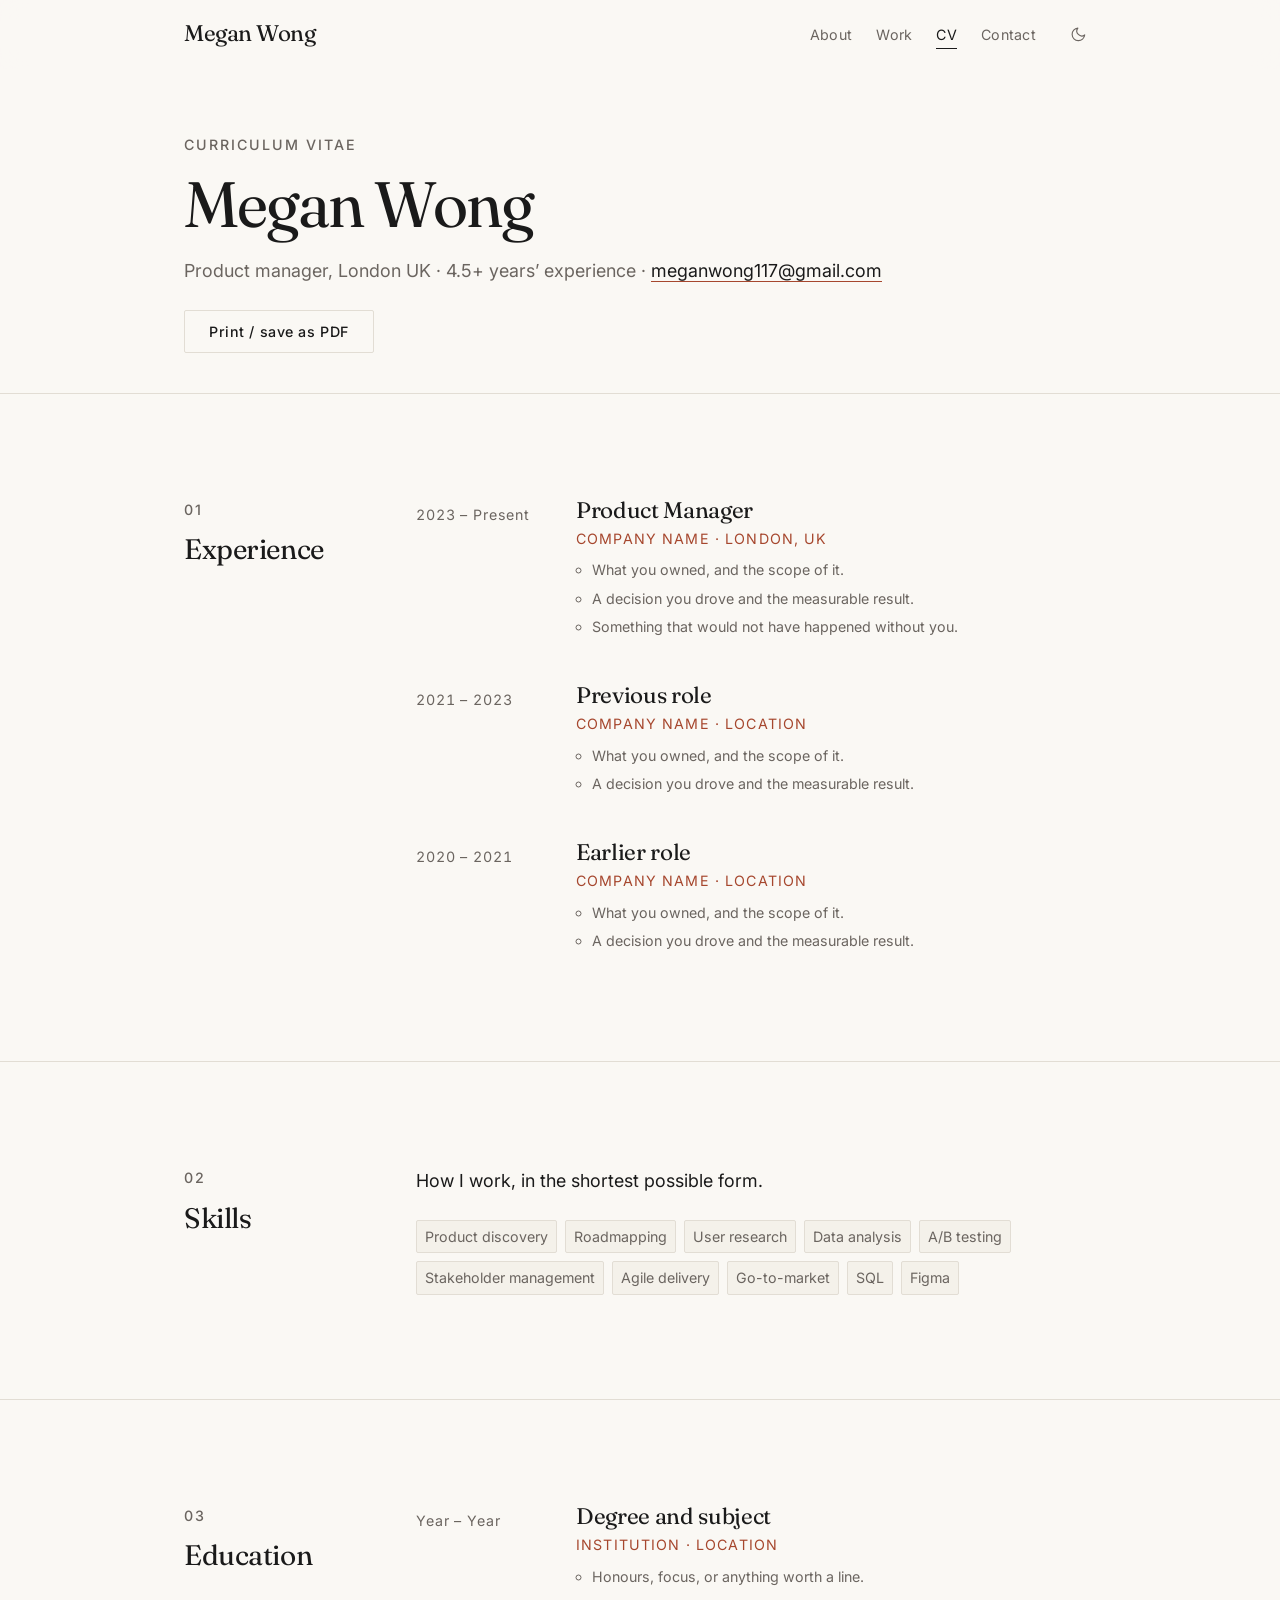
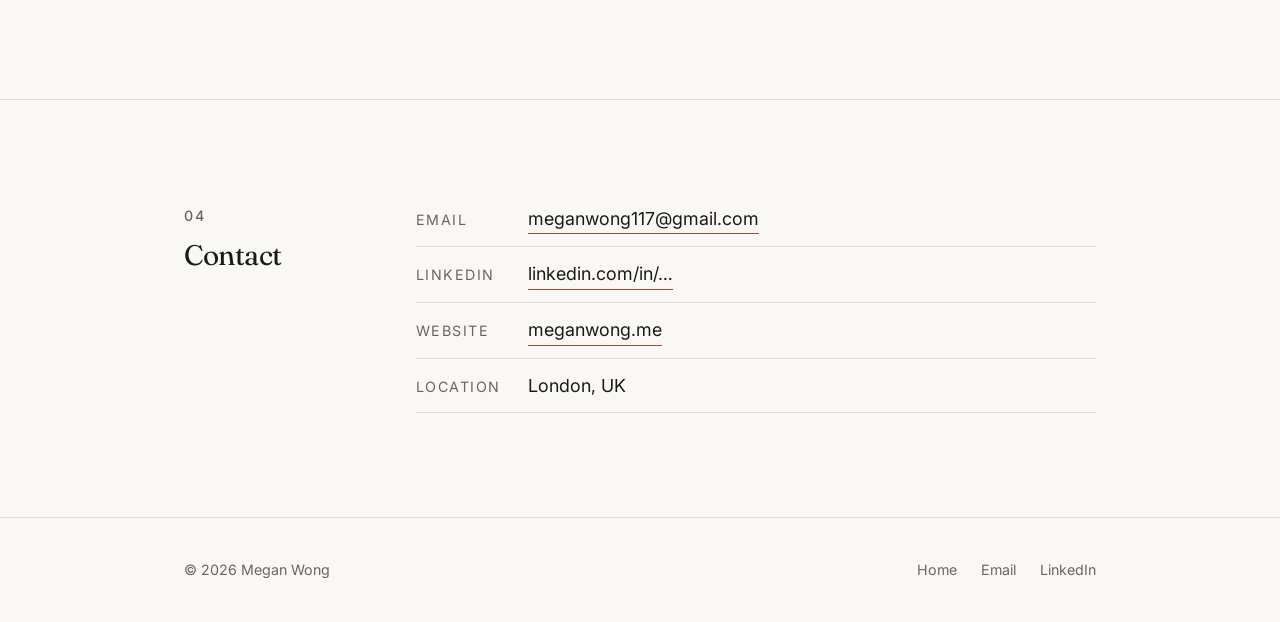
==== cv/index.html @ 3a2e842f "Build site layout and theme, plus GitHub Pages deployment Static HTML and CSS with no build step: th" ====
<!DOCTYPE html>
<html lang="en-GB">
  <head>
    <meta charset="utf-8" />
    <meta name="viewport" content="width=device-width, initial-scale=1" />

    <title>CV — Megan Wong</title>
    <meta
      name="description"
      content="The professional experience of Megan Wong, product manager based in London, UK."
    />
    <link rel="canonical" href="https://meganwong.me/cv/" />

    <meta property="og:type" content="profile" />
    <meta property="og:site_name" content="Megan Wong" />
    <meta property="og:title" content="CV — Megan Wong" />
    <meta
      property="og:description"
      content="The professional experience of Megan Wong, product manager based in London, UK."
    />
    <meta property="og:url" content="https://meganwong.me/cv/" />
    <meta property="og:locale" content="en_GB" />
    <meta name="twitter:card" content="summary" />
    <meta name="twitter:title" content="CV — Megan Wong" />
    <meta
      name="twitter:description"
      content="The professional experience of Megan Wong, product manager based in London, UK."
    />

    <meta name="theme-color" content="#faf8f4" media="(prefers-color-scheme: light)" />
    <meta name="theme-color" content="#16150f" media="(prefers-color-scheme: dark)" />

    <link rel="icon" href="/assets/img/favicon.svg" type="image/svg+xml" />
    <link rel="apple-touch-icon" href="/assets/img/favicon.svg" />

    <link rel="preconnect" href="https://fonts.googleapis.com" />
    <link rel="preconnect" href="https://fonts.gstatic.com" crossorigin />
    <link
      href="https://fonts.googleapis.com/css2?family=Fraunces:ital,opsz,wght@0,9..144,300..600;1,9..144,300..500&family=Inter:wght@400;500&display=swap"
      rel="stylesheet"
    />

    <link rel="stylesheet" href="/assets/css/style.css" />

    <script>
      (function () {
        document.documentElement.classList.add("js");
        try {
          var stored = localStorage.getItem("theme");
          if (stored === "dark" || stored === "light") {
            document.documentElement.setAttribute("data-theme", stored);
          }
        } catch (e) {}
      })();
    </script>
  </head>

  <body>
    <a class="skip-link" href="#main">Skip to content</a>

    <header class="site-header" data-header>
      <div class="wrap site-header__inner">
        <a class="wordmark" href="/">Megan Wong</a>

        <nav class="nav" aria-label="Primary">
          <ul class="nav__list" data-nav-list>
            <li><a class="nav__link" href="/#about">About</a></li>
            <li><a class="nav__link" href="/#work">Work</a></li>
            <li><a class="nav__link" href="/cv/" aria-current="true">CV</a></li>
            <li><a class="nav__link" href="/#contact">Contact</a></li>
          </ul>
        </nav>

        <div class="site-header__actions">
          <button
            class="theme-toggle"
            type="button"
            data-theme-toggle
            aria-label="Switch between light and dark theme"
          >
            <svg class="icon-moon" viewBox="0 0 24 24" fill="none" stroke="currentColor" stroke-width="1.6" stroke-linecap="round" stroke-linejoin="round" aria-hidden="true">
              <path d="M21 12.79A9 9 0 1 1 11.21 3 7 7 0 0 0 21 12.79z" />
            </svg>
            <svg class="icon-sun" viewBox="0 0 24 24" fill="none" stroke="currentColor" stroke-width="1.6" stroke-linecap="round" stroke-linejoin="round" aria-hidden="true">
              <circle cx="12" cy="12" r="4" />
              <path d="M12 2v2M12 20v2M4.93 4.93l1.41 1.41M17.66 17.66l1.41 1.41M2 12h2M20 12h2M6.34 17.66l-1.41 1.41M19.07 4.93l-1.41 1.41" />
            </svg>
          </button>

          <button
            class="nav__toggle"
            type="button"
            data-nav-toggle
            aria-expanded="false"
            aria-label="Menu"
          >
            <svg class="icon-open" viewBox="0 0 24 24" fill="none" stroke="currentColor" stroke-width="1.6" stroke-linecap="round" aria-hidden="true">
              <path d="M4 7h16M4 12h16M4 17h16" />
            </svg>
            <svg class="icon-close" viewBox="0 0 24 24" fill="none" stroke="currentColor" stroke-width="1.6" stroke-linecap="round" aria-hidden="true">
              <path d="M6 6l12 12M18 6L6 18" />
            </svg>
          </button>
        </div>
      </div>
    </header>

    <main id="main">
      <!-- =========================== Page head ========================== -->
      <section class="page-header">
        <div class="wrap">
          <span class="eyebrow">Curriculum vitae</span>
          <h1 class="page-header__title">Megan Wong</h1>
          <p class="page-header__sub">
            Product manager, London UK &middot; 4.5+ years&rsquo; experience &middot;
            <a class="link" href="mailto:meganwong117@gmail.com">meganwong117@gmail.com</a>
          </p>

          <div class="button-row no-print">
            <!-- TODO: uncomment once assets/megan-wong-cv.pdf exists
            <a class="button" href="/assets/megan-wong-cv.pdf" download>Download PDF</a>
            -->
            <button class="button button--ghost" type="button" data-print>
              Print / save as PDF
            </button>
          </div>
        </div>
      </section>

      <!-- ========================== Experience ========================== -->
      <section class="section" id="experience" data-reveal>
        <div class="wrap section__grid">
          <div class="section__head">
            <span class="eyebrow">01</span>
            <h2 class="section__title">Experience</h2>
          </div>

          <div>
            <!-- TODO: replace with real roles.
                 Copy one <li class="role"> block per position, newest first.
                 Keep 2-4 bullets each; lead with the outcome, not the task. -->
            <ol class="roles">
              <li class="role">
                <div class="role__dates">2023 &ndash; Present</div>
                <div>
                  <h3 class="role__title">Product Manager</h3>
                  <span class="role__org">Company name &middot; London, UK</span>
                  <ul class="role__points">
                    <li>What you owned, and the scope of it.</li>
                    <li>A decision you drove and the measurable result.</li>
                    <li>Something that would not have happened without you.</li>
                  </ul>
                </div>
              </li>

              <li class="role">
                <div class="role__dates">2021 &ndash; 2023</div>
                <div>
                  <h3 class="role__title">Previous role</h3>
                  <span class="role__org">Company name &middot; Location</span>
                  <ul class="role__points">
                    <li>What you owned, and the scope of it.</li>
                    <li>A decision you drove and the measurable result.</li>
                  </ul>
                </div>
              </li>

              <li class="role">
                <div class="role__dates">2020 &ndash; 2021</div>
                <div>
                  <h3 class="role__title">Earlier role</h3>
                  <span class="role__org">Company name &middot; Location</span>
                  <ul class="role__points">
                    <li>What you owned, and the scope of it.</li>
                    <li>A decision you drove and the measurable result.</li>
                  </ul>
                </div>
              </li>
            </ol>
          </div>
        </div>
      </section>

      <!-- ============================ Skills ============================ -->
      <section class="section" id="skills" data-reveal>
        <div class="wrap section__grid">
          <div class="section__head">
            <span class="eyebrow">02</span>
            <h2 class="section__title">Skills</h2>
          </div>

          <div>
            <p class="prose mb-m">
              <!-- TODO: one line framing how you work, or delete this -->
              How I work, in the shortest possible form.
            </p>

            <!-- TODO: replace with your actual skills -->
            <ul class="taglist">
              <li>Product discovery</li>
              <li>Roadmapping</li>
              <li>User research</li>
              <li>Data analysis</li>
              <li>A/B testing</li>
              <li>Stakeholder management</li>
              <li>Agile delivery</li>
              <li>Go-to-market</li>
              <li>SQL</li>
              <li>Figma</li>
            </ul>
          </div>
        </div>
      </section>

      <!-- ========================== Education =========================== -->
      <section class="section" id="education" data-reveal>
        <div class="wrap section__grid">
          <div class="section__head">
            <span class="eyebrow">03</span>
            <h2 class="section__title">Education</h2>
          </div>

          <div>
            <!-- TODO: replace with real education -->
            <ol class="roles">
              <li class="role">
                <div class="role__dates">Year &ndash; Year</div>
                <div>
                  <h3 class="role__title">Degree and subject</h3>
                  <span class="role__org">Institution &middot; Location</span>
                  <ul class="role__points">
                    <li>Honours, focus, or anything worth a line.</li>
                  </ul>
                </div>
              </li>
            </ol>
          </div>
        </div>
      </section>

      <!-- =========================== Contact ============================ -->
      <section class="section" id="cv-contact" data-reveal>
        <div class="wrap section__grid">
          <div class="section__head">
            <span class="eyebrow">04</span>
            <h2 class="section__title">Contact</h2>
          </div>

          <div>
            <ul class="linklist">
              <li class="linklist__row">
                <span class="linklist__label">Email</span>
                <a class="link" href="mailto:meganwong117@gmail.com">meganwong117@gmail.com</a>
              </li>
              <li class="linklist__row">
                <span class="linklist__label">LinkedIn</span>
                <!-- TODO: replace with your LinkedIn URL -->
                <a class="link" href="https://www.linkedin.com/in/" rel="me noopener">
                  linkedin.com/in/&hellip;
                </a>
              </li>
              <li class="linklist__row">
                <span class="linklist__label">Website</span>
                <a class="link" href="https://meganwong.me/">meganwong.me</a>
              </li>
              <li class="linklist__row">
                <span class="linklist__label">Location</span>
                <span>London, UK</span>
              </li>
            </ul>
          </div>
        </div>
      </section>
    </main>

    <footer class="site-footer">
      <div class="wrap site-footer__inner">
        <p class="m-0">&copy; <span data-year>2026</span> Megan Wong</p>

        <ul class="site-footer__links">
          <li><a href="/">Home</a></li>
          <li><a href="mailto:meganwong117@gmail.com">Email</a></li>
          <!-- TODO: replace with your LinkedIn URL -->
          <li><a href="https://www.linkedin.com/in/" rel="me noopener">LinkedIn</a></li>
        </ul>
      </div>
    </footer>

    <script src="/assets/js/main.js" defer></script>
  </body>
</html>
---- assets/css/style.css ----
/* =========================================================================
   meganwong.me
   Editorial & minimal. Warm paper, ink text, serif display, rust accent.

   Contents
     1. Tokens
     2. Reset & base
     3. Layout primitives
     4. Header & nav
     5. Hero
     6. Sections & prose
     7. Components (cards, buttons, links, meta)
     8. CV page
     9. Footer
    10. Motion & reveal
    11. Dark mode
    12. Print
   ========================================================================= */

/* ---------- 1. Tokens ---------------------------------------------------- */

:root {
  /* Colour */
  --paper: #faf8f4;
  --paper-raised: #f4f1ea;
  --ink: #1a1a1a;
  --muted: #6b6560;
  --rule: #e2ddd4;
  --accent: #a6472e;
  --accent-soft: rgba(166, 71, 46, 0.1);
  /* Text that sits on top of --accent. Flips in dark mode. */
  --on-accent: #ffffff;

  /* Type */
  --font-display: "Fraunces", "Iowan Old Style", "Palatino Linotype", Georgia,
    "Times New Roman", serif;
  --font-body: "Inter", system-ui, -apple-system, "Segoe UI", Roboto,
    "Helvetica Neue", Arial, sans-serif;

  /* Fluid type scale, ~1.25 ratio */
  --step--1: clamp(0.83rem, 0.81rem + 0.1vw, 0.89rem);
  --step-0: clamp(1rem, 0.96rem + 0.2vw, 1.13rem);
  --step-1: clamp(1.2rem, 1.13rem + 0.35vw, 1.41rem);
  --step-2: clamp(1.44rem, 1.32rem + 0.6vw, 1.76rem);
  --step-3: clamp(1.73rem, 1.53rem + 1vw, 2.2rem);
  --step-4: clamp(2.07rem, 1.75rem + 1.6vw, 2.75rem);
  --step-5: clamp(2.49rem, 1.97rem + 2.6vw, 4rem);

  /* Space, 4px base */
  --space-3xs: 0.25rem;
  --space-2xs: 0.5rem;
  --space-xs: 0.75rem;
  --space-s: 1rem;
  --space-m: 1.5rem;
  --space-l: 2.5rem;
  --space-xl: 4rem;
  --space-2xl: 6rem;
  --space-3xl: 8rem;

  /* Measure */
  --measure: 68ch;
  --width-page: 62rem;

  /* Misc */
  --radius: 2px;
  --transition: 180ms cubic-bezier(0.2, 0, 0.2, 1);

  color-scheme: light;
}

/* ---------- 2. Reset & base --------------------------------------------- */

*,
*::before,
*::after {
  box-sizing: border-box;
}

html {
  -webkit-text-size-adjust: 100%;
  scroll-behavior: smooth;
  /* Sticky header clearance for anchor jumps */
  scroll-padding-top: 5.5rem;
}

body {
  margin: 0;
  background-color: var(--paper);
  color: var(--ink);
  font-family: var(--font-body);
  font-size: var(--step-0);
  line-height: 1.65;
  font-synthesis-weight: none;
  -webkit-font-smoothing: antialiased;
  text-rendering: optimizeLegibility;
  /* Belt and braces against horizontal overflow on narrow viewports */
  overflow-x: hidden;
}

h1,
h2,
h3,
h4 {
  font-family: var(--font-display);
  font-weight: 400;
  line-height: 1.12;
  letter-spacing: -0.015em;
  text-wrap: balance;
  margin: 0;
}

p,
li {
  text-wrap: pretty;
}

p {
  margin: 0 0 var(--space-s);
}

img,
svg {
  max-width: 100%;
  height: auto;
  display: block;
}

ul,
ol {
  margin: 0;
  padding: 0;
}

a {
  color: inherit;
}

:focus-visible {
  outline: 2px solid var(--accent);
  outline-offset: 3px;
  border-radius: var(--radius);
}

::selection {
  background: var(--accent-soft);
  color: var(--ink);
}

.skip-link {
  position: absolute;
  top: var(--space-2xs);
  left: var(--space-2xs);
  z-index: 100;
  padding: var(--space-2xs) var(--space-s);
  background: var(--ink);
  color: var(--paper);
  font-size: var(--step--1);
  text-decoration: none;
  border-radius: var(--radius);
  transform: translateY(-200%);
  transition: transform var(--transition);
}

.skip-link:focus {
  transform: translateY(0);
}

.visually-hidden {
  position: absolute;
  width: 1px;
  height: 1px;
  padding: 0;
  margin: -1px;
  overflow: hidden;
  clip: rect(0 0 0 0);
  white-space: nowrap;
  border: 0;
}

/* ---------- 3. Layout primitives ---------------------------------------- */

.wrap {
  width: 100%;
  max-width: var(--width-page);
  margin-inline: auto;
  padding-inline: var(--space-m);
}

@media (min-width: 40em) {
  .wrap {
    padding-inline: var(--space-l);
  }
}

.prose {
  max-width: var(--measure);
}

.section {
  padding-block: var(--space-2xl);
  border-top: 1px solid var(--rule);
}

.section:first-of-type {
  border-top: 0;
}

@media (min-width: 60em) {
  .section {
    padding-block: 6.5rem;
  }
}

/* Section label + heading pairing.
   Two columns on wide screens, stacked below. */
.section__head {
  margin-bottom: var(--space-l);
}

@media (min-width: 60em) {
  .section__grid {
    display: grid;
    grid-template-columns: 12rem 1fr;
    gap: var(--space-l);
    align-items: start;
  }

  .section__grid .section__head {
    margin-bottom: 0;
    position: sticky;
    top: 6rem;
  }
}

/* Small spacing utilities, used sparingly */
.m-0 {
  margin: 0;
}

.mb-m {
  margin-bottom: var(--space-m);
}

.eyebrow {
  display: block;
  font-family: var(--font-body);
  font-size: var(--step--1);
  font-weight: 500;
  letter-spacing: 0.14em;
  text-transform: uppercase;
  color: var(--muted);
  margin-bottom: var(--space-xs);
}

/* ---------- 4. Header & nav --------------------------------------------- */

.site-header {
  position: sticky;
  top: 0;
  z-index: 50;
  /* Solid first, so browsers without color-mix still get an opaque header
     rather than text scrolling through it. */
  background-color: var(--paper);
  background-color: color-mix(in srgb, var(--paper) 88%, transparent);
  backdrop-filter: saturate(180%) blur(12px);
  -webkit-backdrop-filter: saturate(180%) blur(12px);
  border-bottom: 1px solid transparent;
  transition: border-color var(--transition);
}

/* main.js adds .is-scrolled once the page moves */
.site-header.is-scrolled {
  border-bottom-color: var(--rule);
}

.site-header__inner {
  display: flex;
  align-items: center;
  gap: var(--space-m);
  min-height: 4.25rem;
}

/* Wordmark sits left; nav and actions group to the right */
.site-header__inner .nav {
  margin-left: auto;
}

.site-header__actions {
  display: flex;
  align-items: center;
  gap: var(--space-3xs);
}

.wordmark {
  font-family: var(--font-display);
  font-size: var(--step-1);
  letter-spacing: -0.02em;
  text-decoration: none;
  white-space: nowrap;
}

.wordmark:hover {
  color: var(--accent);
}

.nav__list {
  display: flex;
  align-items: center;
  gap: var(--space-m);
  list-style: none;
}

.nav__link {
  position: relative;
  font-size: var(--step--1);
  letter-spacing: 0.02em;
  text-decoration: none;
  color: var(--muted);
  padding-block: var(--space-3xs);
  transition: color var(--transition);
}

.nav__link::after {
  content: "";
  position: absolute;
  left: 0;
  bottom: -2px;
  width: 100%;
  height: 1px;
  background: currentColor;
  transform: scaleX(0);
  transform-origin: left;
  transition: transform var(--transition);
}

.nav__link:hover,
.nav__link:focus-visible {
  color: var(--ink);
}

.nav__link:hover::after,
.nav__link[aria-current="true"]::after {
  transform: scaleX(1);
}

/* main.js sets aria-current on the section in view */
.nav__link[aria-current="true"] {
  color: var(--ink);
}

/* Mobile nav toggle */
.nav__toggle {
  display: none;
  align-items: center;
  justify-content: center;
  width: 2.5rem;
  height: 2.5rem;
  margin-right: calc(var(--space-2xs) * -1);
  padding: 0;
  background: none;
  border: 0;
  color: var(--ink);
  cursor: pointer;
}

.nav__toggle svg {
  width: 1.25rem;
  height: 1.25rem;
}

.nav__toggle .icon-close {
  display: none;
}

.nav__toggle[aria-expanded="true"] .icon-open {
  display: none;
}

.nav__toggle[aria-expanded="true"] .icon-close {
  display: block;
}

@media (max-width: 39.99em) {
  .nav__toggle {
    display: flex;
  }

  .nav__list {
    display: none;
    position: absolute;
    top: 100%;
    left: 0;
    right: 0;
    flex-direction: column;
    align-items: stretch;
    gap: 0;
    padding: var(--space-2xs) var(--space-m) var(--space-s);
    background: var(--paper);
    border-bottom: 1px solid var(--rule);
  }

  .nav__list.is-open {
    display: flex;
  }

  .nav__link {
    display: block;
    padding-block: var(--space-xs);
    font-size: var(--step-0);
    border-bottom: 1px solid var(--rule);
  }

  .nav__list li:last-child .nav__link {
    border-bottom: 0;
  }

  .nav__link::after {
    display: none;
  }
}

/* ---------- 5. Hero ------------------------------------------------------ */

.hero {
  padding-block: var(--space-2xl) var(--space-xl);
}

@media (min-width: 60em) {
  .hero {
    padding-block: var(--space-3xl) var(--space-2xl);
  }
}

.hero__name {
  font-size: var(--step-5);
  letter-spacing: -0.03em;
  margin-bottom: var(--space-m);
}

.hero__lede {
  font-family: var(--font-display);
  font-size: var(--step-3);
  line-height: 1.28;
  letter-spacing: -0.02em;
  max-width: 22ch;
  margin-bottom: var(--space-l);
}

.hero__lede em {
  font-style: italic;
  color: var(--accent);
}

/* The four-cities line. Semantic text, wraps gracefully. */
.trail {
  display: flex;
  flex-wrap: wrap;
  align-items: center;
  gap: var(--space-2xs) var(--space-xs);
  list-style: none;
  font-size: var(--step--1);
  letter-spacing: 0.1em;
  text-transform: uppercase;
  color: var(--muted);
}

.trail li {
  display: flex;
  align-items: center;
  gap: var(--space-xs);
}

.trail li:not(:last-child)::after {
  content: "\2192"; /* → */
  color: var(--rule);
}

.trail li:last-child {
  color: var(--ink);
}

/* ---------- 6. Sections & prose ----------------------------------------- */

.section__title {
  font-size: var(--step-4);
  margin-bottom: var(--space-m);
}

@media (min-width: 60em) {
  .section__grid .section__title {
    font-size: var(--step-2);
  }
}

.prose p {
  margin-bottom: var(--space-s);
}

.prose p:last-child {
  margin-bottom: 0;
}

.prose > p:first-child {
  font-size: var(--step-1);
  line-height: 1.55;
}

/* Inline text link */
.link {
  color: var(--ink);
  text-decoration: none;
  background-image: linear-gradient(var(--accent), var(--accent));
  background-repeat: no-repeat;
  background-position: 0 100%;
  background-size: 100% 1px;
  padding-bottom: 1px;
  transition: background-size var(--transition), color var(--transition);
}

.link:hover,
.link:focus-visible {
  color: var(--accent);
  background-size: 100% 2px;
}

/* ---------- 7. Components ------------------------------------------------ */

/* Button */
.button {
  display: inline-flex;
  align-items: center;
  gap: var(--space-2xs);
  padding: var(--space-xs) var(--space-m);
  font-family: var(--font-body);
  font-size: var(--step--1);
  font-weight: 500;
  letter-spacing: 0.04em;
  text-decoration: none;
  color: var(--paper);
  background: var(--ink);
  border: 1px solid var(--ink);
  border-radius: var(--radius);
  transition: background-color var(--transition), color var(--transition),
    border-color var(--transition);
}

.button:hover,
.button:focus-visible {
  background: var(--accent);
  border-color: var(--accent);
  color: var(--on-accent);
}

.button--ghost {
  color: var(--ink);
  background: transparent;
  border-color: var(--rule);
}

.button--ghost:hover,
.button--ghost:focus-visible {
  background: transparent;
  color: var(--accent);
  border-color: var(--accent);
}

.button-row {
  display: flex;
  flex-wrap: wrap;
  gap: var(--space-xs);
  margin-top: var(--space-m);
}

/* Project cards */
.cards {
  display: grid;
  gap: var(--space-s);
  list-style: none;
}

@media (min-width: 48em) {
  .cards {
    grid-template-columns: repeat(2, 1fr);
  }
}

.card {
  display: flex;
  flex-direction: column;
  gap: var(--space-2xs);
  padding: var(--space-m);
  background: var(--paper-raised);
  border: 1px solid var(--rule);
  border-radius: var(--radius);
  transition: border-color var(--transition), transform var(--transition);
}

.card:hover {
  border-color: var(--accent);
}

.card__title {
  font-size: var(--step-1);
}

.card__meta {
  font-size: var(--step--1);
  letter-spacing: 0.1em;
  text-transform: uppercase;
  color: var(--muted);
}

.card__body {
  margin: 0;
  color: var(--muted);
  font-size: var(--step--1);
  line-height: 1.6;
}

.card--placeholder {
  border-style: dashed;
}

.card--placeholder .card__title {
  color: var(--muted);
}

/* Definition-style contact list */
.linklist {
  display: grid;
  gap: var(--space-xs);
  list-style: none;
}

.linklist__row {
  display: flex;
  flex-wrap: wrap;
  align-items: baseline;
  gap: var(--space-2xs) var(--space-s);
  padding-bottom: var(--space-xs);
  border-bottom: 1px solid var(--rule);
}

.linklist__label {
  flex: 0 0 6rem;
  font-size: var(--step--1);
  letter-spacing: 0.1em;
  text-transform: uppercase;
  color: var(--muted);
}

/* ---------- 8. CV page --------------------------------------------------- */

.page-header {
  padding-block: var(--space-xl) var(--space-l);
}

.page-header__title {
  font-size: var(--step-5);
  letter-spacing: -0.03em;
  margin-bottom: var(--space-s);
}

.page-header__sub {
  color: var(--muted);
  max-width: var(--measure);
  margin: 0;
}

.roles {
  display: grid;
  gap: var(--space-l);
  list-style: none;
}

.role {
  display: grid;
  gap: var(--space-2xs);
}

@media (min-width: 48em) {
  .role {
    grid-template-columns: 9rem 1fr;
    gap: var(--space-s);
  }
}

.role__dates {
  font-size: var(--step--1);
  letter-spacing: 0.06em;
  color: var(--muted);
  font-variant-numeric: tabular-nums;
  padding-top: 0.35em;
}

.role__title {
  font-size: var(--step-1);
  margin-bottom: var(--space-3xs);
}

.role__org {
  display: block;
  font-family: var(--font-body);
  font-size: var(--step--1);
  letter-spacing: 0.08em;
  text-transform: uppercase;
  color: var(--accent);
  margin-bottom: var(--space-2xs);
}

.role__points {
  padding-left: 1.1em;
  color: var(--muted);
  font-size: var(--step--1);
  line-height: 1.7;
}

.role__points li {
  margin-bottom: var(--space-3xs);
}

/* Skills / education compact rows */
.taglist {
  display: flex;
  flex-wrap: wrap;
  gap: var(--space-2xs);
  list-style: none;
}

.taglist li {
  padding: var(--space-3xs) var(--space-2xs);
  font-size: var(--step--1);
  color: var(--muted);
  background: var(--paper-raised);
  border: 1px solid var(--rule);
  border-radius: var(--radius);
}

/* ---------- 9. Footer ---------------------------------------------------- */

.site-footer {
  padding-block: var(--space-l);
  border-top: 1px solid var(--rule);
  font-size: var(--step--1);
  color: var(--muted);
}

.site-footer__inner {
  display: flex;
  flex-wrap: wrap;
  align-items: center;
  justify-content: space-between;
  gap: var(--space-s);
}

.site-footer a {
  color: var(--muted);
  text-decoration: none;
  transition: color var(--transition);
}

.site-footer a:hover,
.site-footer a:focus-visible {
  color: var(--accent);
}

.site-footer__links {
  display: flex;
  flex-wrap: wrap;
  gap: var(--space-m);
  list-style: none;
}

/* ---------- 10. Motion & reveal ------------------------------------------ */

/* Only hide content when JS is present to reveal it again — otherwise a
   failed script would leave the page blank. */
.js [data-reveal] {
  opacity: 0;
  transform: translateY(12px);
  transition: opacity 600ms cubic-bezier(0.2, 0, 0.2, 1),
    transform 600ms cubic-bezier(0.2, 0, 0.2, 1);
}

.js [data-reveal].is-visible {
  opacity: 1;
  transform: none;
}

@media (prefers-reduced-motion: reduce) {
  html {
    scroll-behavior: auto;
  }

  *,
  *::before,
  *::after {
    animation-duration: 0.01ms !important;
    animation-iteration-count: 1 !important;
    transition-duration: 0.01ms !important;
    scroll-behavior: auto !important;
  }

  .js [data-reveal] {
    opacity: 1;
    transform: none;
  }
}

/* ---------- 11. Dark mode ------------------------------------------------ */

/* Dark is tokens-only: every component reads --ink/--paper/--accent, so
   nothing below section 11 needs a dark-specific rule.

   Two entry points, same values:
     - OS preference, unless the visitor has explicitly chosen light
     - data-theme="dark" set by the header toggle (persisted in localStorage) */

@media (prefers-color-scheme: dark) {
  :root:not([data-theme="light"]) {
    --paper: #16150f;
    --paper-raised: #1e1d16;
    --ink: #f2efe8;
    --muted: #a8a298;
    --rule: #34322a;
    --accent: #e59777;
    --accent-soft: rgba(229, 151, 119, 0.14);
    --on-accent: #16150f;

    color-scheme: dark;
  }
}

:root[data-theme="dark"] {
  --paper: #16150f;
  --paper-raised: #1e1d16;
  --ink: #f2efe8;
  --muted: #a8a298;
  --rule: #34322a;
  --accent: #e59777;
  --accent-soft: rgba(229, 151, 119, 0.14);
  --on-accent: #16150f;

  color-scheme: dark;
}

/* Theme toggle button */
.theme-toggle {
  display: inline-flex;
  align-items: center;
  justify-content: center;
  width: 2.25rem;
  height: 2.25rem;
  padding: 0;
  background: none;
  border: 1px solid transparent;
  border-radius: 50%;
  color: var(--muted);
  cursor: pointer;
  transition: color var(--transition), border-color var(--transition);
}

.theme-toggle:hover,
.theme-toggle:focus-visible {
  color: var(--ink);
  border-color: var(--rule);
}

.theme-toggle svg {
  width: 1.05rem;
  height: 1.05rem;
}

/* Show the icon for the theme you would switch *to* */
.theme-toggle .icon-moon {
  display: block;
}

.theme-toggle .icon-sun {
  display: none;
}

@media (prefers-color-scheme: dark) {
  :root:not([data-theme="light"]) .theme-toggle .icon-moon {
    display: none;
  }

  :root:not([data-theme="light"]) .theme-toggle .icon-sun {
    display: block;
  }
}

:root[data-theme="dark"] .theme-toggle .icon-moon {
  display: none;
}

:root[data-theme="dark"] .theme-toggle .icon-sun {
  display: block;
}

:root[data-theme="light"] .theme-toggle .icon-moon {
  display: block;
}

:root[data-theme="light"] .theme-toggle .icon-sun {
  display: none;
}

/* No JS means no toggle — hide rather than show a dead control */
html:not(.js) .theme-toggle {
  display: none;
}

/* ---------- 12. Print ---------------------------------------------------- */

@media print {
  @page {
    margin: 14mm 14mm;
  }

  :root {
    --paper: #fff;
    --paper-raised: #fff;
    --ink: #000;
    --muted: #333;
    --rule: #ccc;
    --accent: #000;
  }

  html {
    font-size: 10.5pt;
  }

  body {
    background: #fff;
    color: #000;
  }

  .site-header,
  .site-footer,
  .nav,
  .skip-link,
  .button-row,
  .no-print {
    display: none !important;
  }

  .wrap {
    max-width: none;
    padding-inline: 0;
  }

  .section {
    padding-block: 0 var(--space-m);
    border-top: 0;
    break-inside: avoid;
  }

  .section__grid {
    display: block;
  }

  .section__grid .section__head {
    position: static;
    margin-bottom: var(--space-2xs);
  }

  .page-header {
    padding-block: 0 var(--space-s);
  }

  .role,
  .card {
    break-inside: avoid;
  }

  .card,
  .taglist li {
    background: none;
  }

  .js [data-reveal] {
    opacity: 1 !important;
    transform: none !important;
  }

  .theme-toggle {
    display: none !important;
  }

  a {
    text-decoration: none;
  }

  /* Print the destination of meaningful links */
  .prose a[href^="http"]::after,
  .linklist a[href^="http"]::after {
    content: " (" attr(href) ")";
    font-size: 0.85em;
    color: #555;
  }
}
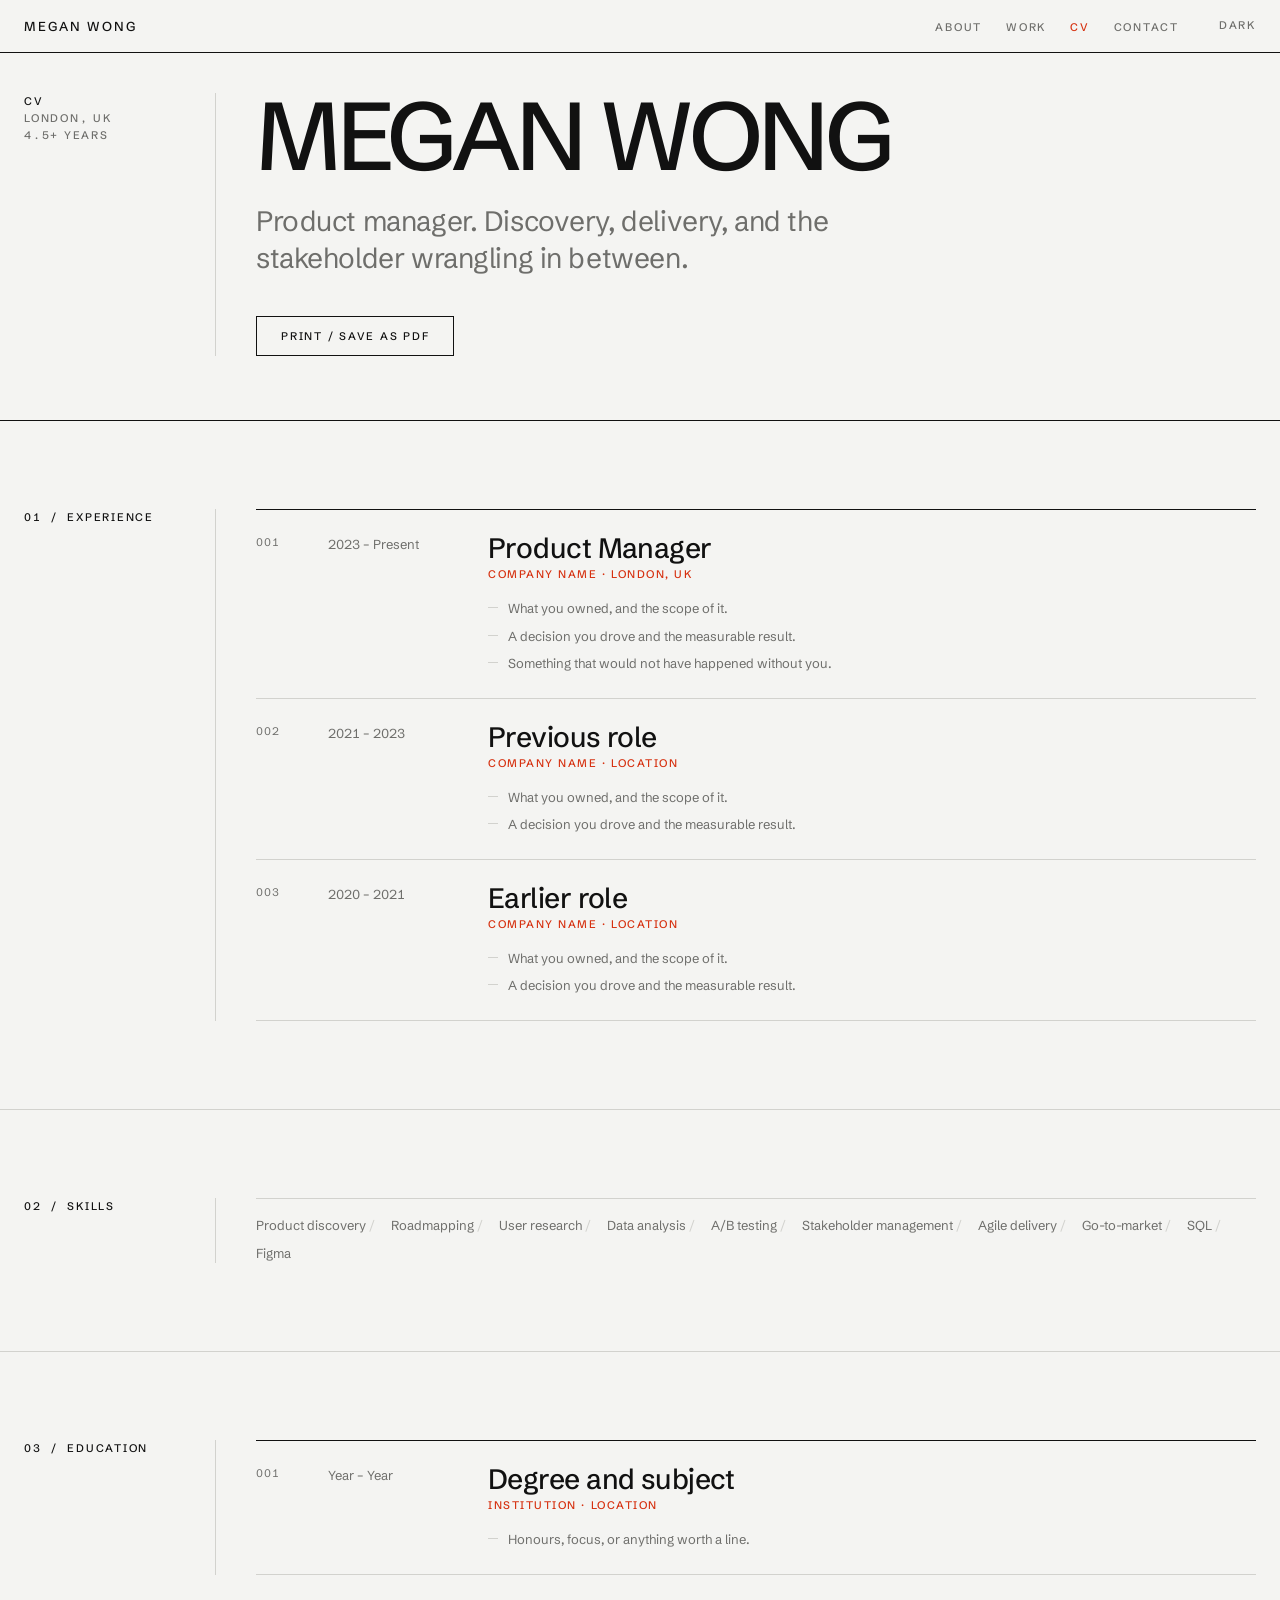
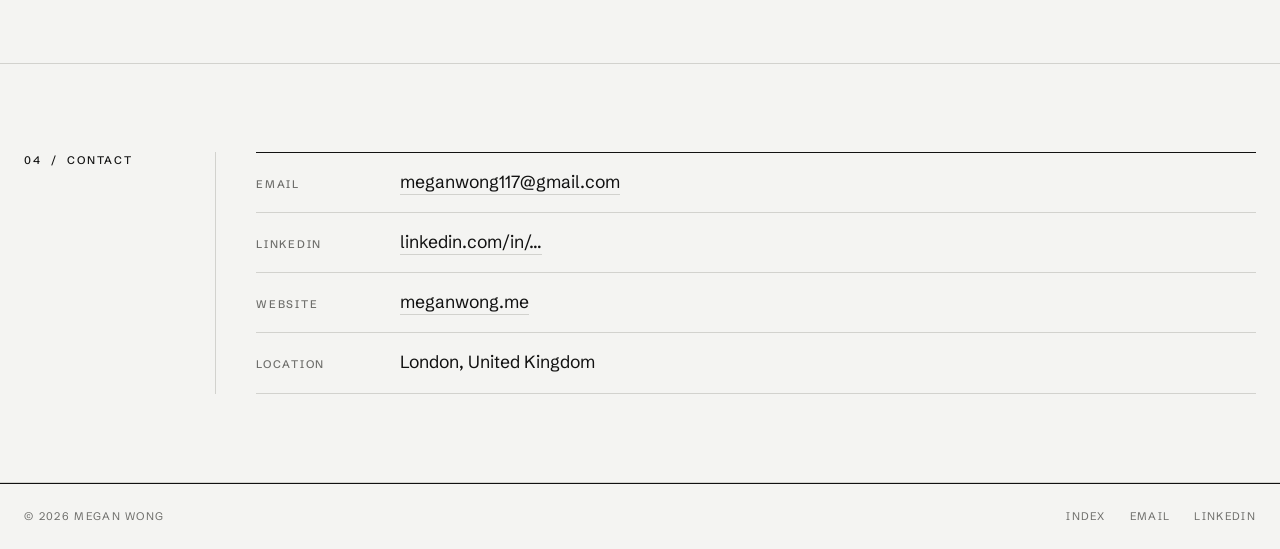
==== commit 11e3a458: "Redesign: Swiss grid layout, Schibsted Grotesk throughout The previous design read as generic - it s" ====
--- a/cv/index.html
+++ b/cv/index.html
@@ -27,8 +27,8 @@
       content="The professional experience of Megan Wong, product manager based in London, UK."
     />
 
-    <meta name="theme-color" content="#faf8f4" media="(prefers-color-scheme: light)" />
-    <meta name="theme-color" content="#16150f" media="(prefers-color-scheme: dark)" />
+    <meta name="theme-color" content="#f4f4f2" media="(prefers-color-scheme: light)" />
+    <meta name="theme-color" content="#0e0e0d" media="(prefers-color-scheme: dark)" />
 
     <link rel="icon" href="/assets/img/favicon.svg" type="image/svg+xml" />
     <link rel="apple-touch-icon" href="/assets/img/favicon.svg" />
@@ -36,7 +36,7 @@
     <link rel="preconnect" href="https://fonts.googleapis.com" />
     <link rel="preconnect" href="https://fonts.gstatic.com" crossorigin />
     <link
-      href="https://fonts.googleapis.com/css2?family=Fraunces:ital,opsz,wght@0,9..144,300..600;1,9..144,300..500&family=Inter:wght@400;500&display=swap"
+      href="https://fonts.googleapis.com/css2?family=Schibsted+Grotesk:ital,wght@0,400..900;1,400..900&display=swap"
       rel="stylesheet"
     />
 
@@ -58,7 +58,7 @@
   <body>
     <a class="skip-link" href="#main">Skip to content</a>
 
-    <header class="site-header" data-header>
+    <header class="site-header">
       <div class="wrap site-header__inner">
         <a class="wordmark" href="/">Megan Wong</a>
 
@@ -72,19 +72,8 @@
         </nav>
 
         <div class="site-header__actions">
-          <button
-            class="theme-toggle"
-            type="button"
-            data-theme-toggle
-            aria-label="Switch between light and dark theme"
-          >
-            <svg class="icon-moon" viewBox="0 0 24 24" fill="none" stroke="currentColor" stroke-width="1.6" stroke-linecap="round" stroke-linejoin="round" aria-hidden="true">
-              <path d="M21 12.79A9 9 0 1 1 11.21 3 7 7 0 0 0 21 12.79z" />
-            </svg>
-            <svg class="icon-sun" viewBox="0 0 24 24" fill="none" stroke="currentColor" stroke-width="1.6" stroke-linecap="round" stroke-linejoin="round" aria-hidden="true">
-              <circle cx="12" cy="12" r="4" />
-              <path d="M12 2v2M12 20v2M4.93 4.93l1.41 1.41M17.66 17.66l1.41 1.41M2 12h2M20 12h2M6.34 17.66l-1.41 1.41M19.07 4.93l-1.41 1.41" />
-            </svg>
+          <button class="theme-toggle" type="button" data-theme-toggle>
+            <span data-theme-label>Dark</span>
           </button>
 
           <button
@@ -92,58 +81,64 @@
             type="button"
             data-nav-toggle
             aria-expanded="false"
-            aria-label="Menu"
           >
-            <svg class="icon-open" viewBox="0 0 24 24" fill="none" stroke="currentColor" stroke-width="1.6" stroke-linecap="round" aria-hidden="true">
-              <path d="M4 7h16M4 12h16M4 17h16" />
-            </svg>
-            <svg class="icon-close" viewBox="0 0 24 24" fill="none" stroke="currentColor" stroke-width="1.6" stroke-linecap="round" aria-hidden="true">
-              <path d="M6 6l12 12M18 6L6 18" />
-            </svg>
+            <span class="label-open">Menu</span>
+            <span class="label-close">Close</span>
           </button>
         </div>
       </div>
     </header>
 
     <main id="main">
-      <!-- =========================== Page head ========================== -->
-      <section class="page-header">
-        <div class="wrap">
-          <span class="eyebrow">Curriculum vitae</span>
-          <h1 class="page-header__title">Megan Wong</h1>
-          <p class="page-header__sub">
-            Product manager, London UK &middot; 4.5+ years&rsquo; experience &middot;
-            <a class="link" href="mailto:meganwong117@gmail.com">meganwong117@gmail.com</a>
-          </p>
-
-          <div class="button-row no-print">
-            <!-- TODO: uncomment once assets/megan-wong-cv.pdf exists
-            <a class="button" href="/assets/megan-wong-cv.pdf" download>Download PDF</a>
-            -->
-            <button class="button button--ghost" type="button" data-print>
-              Print / save as PDF
-            </button>
-          </div>
-        </div>
-      </section>
-
-      <!-- ========================== Experience ========================== -->
-      <section class="section" id="experience" data-reveal>
-        <div class="wrap section__grid">
-          <div class="section__head">
-            <span class="eyebrow">01</span>
-            <h2 class="section__title">Experience</h2>
-          </div>
-
-          <div>
+      <!-- ===================== Page head ======================= -->
+      <section class="page-head">
+        <div class="wrap split">
+          <div class="split__label">
+            <span class="meta meta--ink">CV</span>
+            <span class="meta">London, UK</span>
+            <span class="meta">4.5+ years</span>
+          </div>
+
+          <div class="split__body">
+            <h1 class="page-head__display">
+              <span>Megan</span>
+              <span>Wong</span>
+            </h1>
+
+            <p class="page-head__sub">
+              Product manager. Discovery, delivery, and the stakeholder wrangling
+              in between.
+            </p>
+
+            <div class="button-row no-print">
+              <!-- TODO: uncomment once assets/megan-wong-cv.pdf exists
+              <a class="button" href="/assets/megan-wong-cv.pdf" download>Download PDF</a>
+              -->
+              <button class="button button--ghost" type="button" data-print>
+                Print / save as PDF
+              </button>
+            </div>
+          </div>
+        </div>
+      </section>
+
+      <!-- ===================== 01 — Experience ================= -->
+      <section class="band" id="experience">
+        <div class="wrap split">
+          <div class="split__label">
+            <span class="meta meta--ink">01 &nbsp;/&nbsp; Experience</span>
+          </div>
+
+          <div class="split__body">
             <!-- TODO: replace with real roles.
-                 Copy one <li class="role"> block per position, newest first.
-                 Keep 2-4 bullets each; lead with the outcome, not the task. -->
+                 One <li class="role"> per position, newest first.
+                 Lead each bullet with the outcome, not the task. -->
             <ol class="roles">
               <li class="role">
-                <div class="role__dates">2023 &ndash; Present</div>
-                <div>
-                  <h3 class="role__title">Product Manager</h3>
+                <span class="role__num">001</span>
+                <span class="role__dates">2023 &ndash; Present</span>
+                <div>
+                  <h2 class="role__title">Product Manager</h2>
                   <span class="role__org">Company name &middot; London, UK</span>
                   <ul class="role__points">
                     <li>What you owned, and the scope of it.</li>
@@ -154,9 +149,10 @@
               </li>
 
               <li class="role">
-                <div class="role__dates">2021 &ndash; 2023</div>
-                <div>
-                  <h3 class="role__title">Previous role</h3>
+                <span class="role__num">002</span>
+                <span class="role__dates">2021 &ndash; 2023</span>
+                <div>
+                  <h2 class="role__title">Previous role</h2>
                   <span class="role__org">Company name &middot; Location</span>
                   <ul class="role__points">
                     <li>What you owned, and the scope of it.</li>
@@ -166,9 +162,10 @@
               </li>
 
               <li class="role">
-                <div class="role__dates">2020 &ndash; 2021</div>
-                <div>
-                  <h3 class="role__title">Earlier role</h3>
+                <span class="role__num">003</span>
+                <span class="role__dates">2020 &ndash; 2021</span>
+                <div>
+                  <h2 class="role__title">Earlier role</h2>
                   <span class="role__org">Company name &middot; Location</span>
                   <ul class="role__points">
                     <li>What you owned, and the scope of it.</li>
@@ -181,22 +178,16 @@
         </div>
       </section>
 
-      <!-- ============================ Skills ============================ -->
-      <section class="section" id="skills" data-reveal>
-        <div class="wrap section__grid">
-          <div class="section__head">
-            <span class="eyebrow">02</span>
-            <h2 class="section__title">Skills</h2>
-          </div>
-
-          <div>
-            <p class="prose mb-m">
-              <!-- TODO: one line framing how you work, or delete this -->
-              How I work, in the shortest possible form.
-            </p>
-
+      <!-- ===================== 02 — Skills ===================== -->
+      <section class="band" id="skills">
+        <div class="wrap split">
+          <div class="split__label">
+            <span class="meta meta--ink">02 &nbsp;/&nbsp; Skills</span>
+          </div>
+
+          <div class="split__body">
             <!-- TODO: replace with your actual skills -->
-            <ul class="taglist">
+            <ul class="tags">
               <li>Product discovery</li>
               <li>Roadmapping</li>
               <li>User research</li>
@@ -212,21 +203,21 @@
         </div>
       </section>
 
-      <!-- ========================== Education =========================== -->
-      <section class="section" id="education" data-reveal>
-        <div class="wrap section__grid">
-          <div class="section__head">
-            <span class="eyebrow">03</span>
-            <h2 class="section__title">Education</h2>
-          </div>
-
-          <div>
+      <!-- ===================== 03 — Education ================== -->
+      <section class="band" id="education">
+        <div class="wrap split">
+          <div class="split__label">
+            <span class="meta meta--ink">03 &nbsp;/&nbsp; Education</span>
+          </div>
+
+          <div class="split__body">
             <!-- TODO: replace with real education -->
             <ol class="roles">
               <li class="role">
-                <div class="role__dates">Year &ndash; Year</div>
-                <div>
-                  <h3 class="role__title">Degree and subject</h3>
+                <span class="role__num">001</span>
+                <span class="role__dates">Year &ndash; Year</span>
+                <div>
+                  <h2 class="role__title">Degree and subject</h2>
                   <span class="role__org">Institution &middot; Location</span>
                   <ul class="role__points">
                     <li>Honours, focus, or anything worth a line.</li>
@@ -238,36 +229,43 @@
         </div>
       </section>
 
-      <!-- =========================== Contact ============================ -->
-      <section class="section" id="cv-contact" data-reveal>
-        <div class="wrap section__grid">
-          <div class="section__head">
-            <span class="eyebrow">04</span>
-            <h2 class="section__title">Contact</h2>
-          </div>
-
-          <div>
-            <ul class="linklist">
-              <li class="linklist__row">
-                <span class="linklist__label">Email</span>
-                <a class="link" href="mailto:meganwong117@gmail.com">meganwong117@gmail.com</a>
-              </li>
-              <li class="linklist__row">
-                <span class="linklist__label">LinkedIn</span>
-                <!-- TODO: replace with your LinkedIn URL -->
-                <a class="link" href="https://www.linkedin.com/in/" rel="me noopener">
-                  linkedin.com/in/&hellip;
-                </a>
-              </li>
-              <li class="linklist__row">
-                <span class="linklist__label">Website</span>
-                <a class="link" href="https://meganwong.me/">meganwong.me</a>
-              </li>
-              <li class="linklist__row">
-                <span class="linklist__label">Location</span>
-                <span>London, UK</span>
-              </li>
-            </ul>
+      <!-- ===================== 04 — Contact ==================== -->
+      <section class="band" id="cv-contact">
+        <div class="wrap split">
+          <div class="split__label">
+            <span class="meta meta--ink">04 &nbsp;/&nbsp; Contact</span>
+          </div>
+
+          <div class="split__body">
+            <dl class="table">
+              <div class="table__row">
+                <dt class="meta">Email</dt>
+                <dd class="table__value">
+                  <a class="link" href="mailto:meganwong117@gmail.com">
+                    meganwong117@gmail.com
+                  </a>
+                </dd>
+              </div>
+              <div class="table__row">
+                <dt class="meta">LinkedIn</dt>
+                <dd class="table__value">
+                  <!-- TODO: replace with your LinkedIn URL -->
+                  <a class="link" href="https://www.linkedin.com/in/" rel="me noopener">
+                    linkedin.com/in/&hellip;
+                  </a>
+                </dd>
+              </div>
+              <div class="table__row">
+                <dt class="meta">Website</dt>
+                <dd class="table__value">
+                  <a class="link" href="https://meganwong.me/">meganwong.me</a>
+                </dd>
+              </div>
+              <div class="table__row">
+                <dt class="meta">Location</dt>
+                <dd class="table__value">London, United Kingdom</dd>
+              </div>
+            </dl>
           </div>
         </div>
       </section>
@@ -275,10 +273,10 @@
 
     <footer class="site-footer">
       <div class="wrap site-footer__inner">
-        <p class="m-0">&copy; <span data-year>2026</span> Megan Wong</p>
+        <span>&copy; <span data-year>2026</span> Megan Wong</span>
 
         <ul class="site-footer__links">
-          <li><a href="/">Home</a></li>
+          <li><a href="/">Index</a></li>
           <li><a href="mailto:meganwong117@gmail.com">Email</a></li>
           <!-- TODO: replace with your LinkedIn URL -->
           <li><a href="https://www.linkedin.com/in/" rel="me noopener">LinkedIn</a></li>
--- a/assets/css/style.css
+++ b/assets/css/style.css
@@ -1,18 +1,21 @@
 /* =========================================================================
    meganwong.me
-   Editorial & minimal. Warm paper, ink text, serif display, rust accent.
+   Swiss grid. One sans family, hard rules, numbered bands, no ornament.
+
+   Deliberately absent: backdrop blur, drop shadows, rounded cards,
+   scroll-reveal animation, gradient anything. The grid does the work.
 
    Contents
      1. Tokens
      2. Reset & base
-     3. Layout primitives
-     4. Header & nav
+     3. Grid primitives
+     4. Header
      5. Hero
-     6. Sections & prose
-     7. Components (cards, buttons, links, meta)
-     8. CV page
-     9. Footer
-    10. Motion & reveal
+     6. Bands (numbered sections)
+     7. Rows, tables, lists
+     8. Buttons & links
+     9. CV
+    10. Footer
     11. Dark mode
     12. Print
    ========================================================================= */
@@ -20,33 +23,26 @@
 /* ---------- 1. Tokens ---------------------------------------------------- */
 
 :root {
-  /* Colour */
-  --paper: #faf8f4;
-  --paper-raised: #f4f1ea;
-  --ink: #1a1a1a;
-  --muted: #6b6560;
-  --rule: #e2ddd4;
-  --accent: #a6472e;
-  --accent-soft: rgba(166, 71, 46, 0.1);
-  /* Text that sits on top of --accent. Flips in dark mode. */
+  /* Cool paper, hard ink, Swiss red. */
+  --paper: #f4f4f2;
+  --paper-2: #eaeae7;
+  --ink: #111111;
+  --muted: #6e6e6b;
+  --rule: #d2d2ce;
+  --accent: #d6300f;
   --on-accent: #ffffff;
 
-  /* Type */
-  --font-display: "Fraunces", "Iowan Old Style", "Palatino Linotype", Georgia,
-    "Times New Roman", serif;
-  --font-body: "Inter", system-ui, -apple-system, "Segoe UI", Roboto,
-    "Helvetica Neue", Arial, sans-serif;
-
-  /* Fluid type scale, ~1.25 ratio */
-  --step--1: clamp(0.83rem, 0.81rem + 0.1vw, 0.89rem);
-  --step-0: clamp(1rem, 0.96rem + 0.2vw, 1.13rem);
-  --step-1: clamp(1.2rem, 1.13rem + 0.35vw, 1.41rem);
-  --step-2: clamp(1.44rem, 1.32rem + 0.6vw, 1.76rem);
-  --step-3: clamp(1.73rem, 1.53rem + 1vw, 2.2rem);
-  --step-4: clamp(2.07rem, 1.75rem + 1.6vw, 2.75rem);
-  --step-5: clamp(2.49rem, 1.97rem + 2.6vw, 4rem);
-
-  /* Space, 4px base */
+  --font: "Schibsted Grotesk", -apple-system, BlinkMacSystemFont, "Segoe UI",
+    Helvetica, Arial, sans-serif;
+
+  /* Display sizes run big and tight; body stays sober. */
+  --t-display: clamp(2.75rem, 1rem + 8.5vw, 8rem);
+  --t-xl: clamp(1.75rem, 1.1rem + 3vw, 3.25rem);
+  --t-l: clamp(1.25rem, 1.05rem + 0.9vw, 1.75rem);
+  --t-m: clamp(1rem, 0.97rem + 0.16vw, 1.1rem);
+  --t-s: 0.8125rem;
+  --t-xs: 0.6875rem;
+
   --space-3xs: 0.25rem;
   --space-2xs: 0.5rem;
   --space-xs: 0.75rem;
@@ -54,16 +50,12 @@
   --space-m: 1.5rem;
   --space-l: 2.5rem;
   --space-xl: 4rem;
-  --space-2xl: 6rem;
-  --space-3xl: 8rem;
-
-  /* Measure */
-  --measure: 68ch;
-  --width-page: 62rem;
-
-  /* Misc */
-  --radius: 2px;
-  --transition: 180ms cubic-bezier(0.2, 0, 0.2, 1);
+  --space-2xl: 5.5rem;
+
+  --page: 84rem;
+  --measure: 60ch;
+
+  --label-col: 12rem;
 
   color-scheme: light;
 }
@@ -78,22 +70,18 @@
 
 html {
   -webkit-text-size-adjust: 100%;
-  scroll-behavior: smooth;
-  /* Sticky header clearance for anchor jumps */
-  scroll-padding-top: 5.5rem;
 }
 
 body {
   margin: 0;
-  background-color: var(--paper);
+  background: var(--paper);
   color: var(--ink);
-  font-family: var(--font-body);
-  font-size: var(--step-0);
-  line-height: 1.65;
-  font-synthesis-weight: none;
+  font-family: var(--font);
+  font-size: var(--t-m);
+  font-weight: 400;
+  line-height: 1.55;
+  font-feature-settings: "ss01" 1;
   -webkit-font-smoothing: antialiased;
-  text-rendering: optimizeLegibility;
-  /* Belt and braces against horizontal overflow on narrow viewports */
   overflow-x: hidden;
 }
 
@@ -101,21 +89,33 @@
 h2,
 h3,
 h4 {
-  font-family: var(--font-display);
-  font-weight: 400;
-  line-height: 1.12;
-  letter-spacing: -0.015em;
-  text-wrap: balance;
   margin: 0;
-}
-
-p,
-li {
-  text-wrap: pretty;
+  font-weight: 500;
+  line-height: 1;
+  letter-spacing: -0.03em;
 }
 
 p {
   margin: 0 0 var(--space-s);
+}
+
+p:last-child {
+  margin-bottom: 0;
+}
+
+ul,
+ol {
+  margin: 0;
+  padding: 0;
+  list-style: none;
+}
+
+/* dd carries a 40px inline-start margin by default, which breaks the
+   label/value alignment in .table once it stacks. */
+dl,
+dt,
+dd {
+  margin: 0;
 }
 
 img,
@@ -125,40 +125,34 @@
   display: block;
 }
 
-ul,
-ol {
-  margin: 0;
-  padding: 0;
-}
-
 a {
   color: inherit;
 }
 
+/* Square, offset, unmistakable. No rounded focus rings. */
 :focus-visible {
   outline: 2px solid var(--accent);
-  outline-offset: 3px;
-  border-radius: var(--radius);
+  outline-offset: 2px;
 }
 
 ::selection {
-  background: var(--accent-soft);
-  color: var(--ink);
+  background: var(--accent);
+  color: var(--on-accent);
 }
 
 .skip-link {
   position: absolute;
-  top: var(--space-2xs);
-  left: var(--space-2xs);
+  top: 0;
+  left: 0;
   z-index: 100;
   padding: var(--space-2xs) var(--space-s);
   background: var(--ink);
   color: var(--paper);
-  font-size: var(--step--1);
+  font-size: var(--t-xs);
+  letter-spacing: 0.12em;
+  text-transform: uppercase;
   text-decoration: none;
-  border-radius: var(--radius);
-  transform: translateY(-200%);
-  transition: transform var(--transition);
+  transform: translateY(-100%);
 }
 
 .skip-link:focus {
@@ -177,212 +171,195 @@
   border: 0;
 }
 
-/* ---------- 3. Layout primitives ---------------------------------------- */
+/* ---------- 3. Grid primitives ------------------------------------------ */
 
 .wrap {
   width: 100%;
-  max-width: var(--width-page);
+  max-width: var(--page);
   margin-inline: auto;
-  padding-inline: var(--space-m);
+  padding-inline: var(--space-s);
 }
 
 @media (min-width: 40em) {
   .wrap {
-    padding-inline: var(--space-l);
-  }
+    padding-inline: var(--space-m);
+  }
+}
+
+/* The recurring two-column split: index label | content.
+   Below the breakpoint it collapses to a stack, no vertical rule. */
+.split {
+  display: grid;
+  grid-template-columns: 1fr;
+  gap: var(--space-m);
+}
+
+@media (min-width: 56em) {
+  .split {
+    grid-template-columns: var(--label-col) 1fr;
+    gap: 0;
+  }
+
+  .split__label {
+    padding-right: var(--space-l);
+    border-right: 1px solid var(--rule);
+  }
+
+  .split__body {
+    padding-left: var(--space-l);
+  }
+}
+
+/* Small uppercase metadata. Used for index numbers, labels, captions. */
+.meta {
+  display: block;
+  font-size: var(--t-xs);
+  font-weight: 500;
+  letter-spacing: 0.16em;
+  text-transform: uppercase;
+  color: var(--muted);
+  font-variant-numeric: tabular-nums;
+}
+
+.meta--ink {
+  color: var(--ink);
+}
+
+.stack > * + * {
+  margin-top: var(--space-s);
 }
 
 .prose {
   max-width: var(--measure);
 }
 
-.section {
-  padding-block: var(--space-2xl);
-  border-top: 1px solid var(--rule);
-}
-
-.section:first-of-type {
-  border-top: 0;
-}
-
-@media (min-width: 60em) {
-  .section {
-    padding-block: 6.5rem;
-  }
-}
-
-/* Section label + heading pairing.
-   Two columns on wide screens, stacked below. */
-.section__head {
-  margin-bottom: var(--space-l);
-}
-
-@media (min-width: 60em) {
-  .section__grid {
-    display: grid;
-    grid-template-columns: 12rem 1fr;
-    gap: var(--space-l);
-    align-items: start;
-  }
-
-  .section__grid .section__head {
-    margin-bottom: 0;
-    position: sticky;
-    top: 6rem;
-  }
-}
-
-/* Small spacing utilities, used sparingly */
-.m-0 {
-  margin: 0;
-}
-
-.mb-m {
-  margin-bottom: var(--space-m);
-}
-
-.eyebrow {
-  display: block;
-  font-family: var(--font-body);
-  font-size: var(--step--1);
-  font-weight: 500;
-  letter-spacing: 0.14em;
-  text-transform: uppercase;
-  color: var(--muted);
-  margin-bottom: var(--space-xs);
-}
-
-/* ---------- 4. Header & nav --------------------------------------------- */
-
+.prose p {
+  margin-bottom: var(--space-s);
+}
+
+/* ---------- 4. Header ---------------------------------------------------- */
+
+/* Solid, always-ruled, no blur, no scroll state. */
 .site-header {
   position: sticky;
   top: 0;
-  z-index: 50;
-  /* Solid first, so browsers without color-mix still get an opaque header
-     rather than text scrolling through it. */
-  background-color: var(--paper);
-  background-color: color-mix(in srgb, var(--paper) 88%, transparent);
-  backdrop-filter: saturate(180%) blur(12px);
-  -webkit-backdrop-filter: saturate(180%) blur(12px);
-  border-bottom: 1px solid transparent;
-  transition: border-color var(--transition);
-}
-
-/* main.js adds .is-scrolled once the page moves */
-.site-header.is-scrolled {
-  border-bottom-color: var(--rule);
+  z-index: 40;
+  background: var(--paper);
+  border-bottom: 1px solid var(--ink);
 }
 
 .site-header__inner {
   display: flex;
   align-items: center;
-  gap: var(--space-m);
-  min-height: 4.25rem;
-}
-
-/* Wordmark sits left; nav and actions group to the right */
-.site-header__inner .nav {
-  margin-left: auto;
-}
-
-.site-header__actions {
-  display: flex;
-  align-items: center;
-  gap: var(--space-3xs);
+  gap: var(--space-s);
+  min-height: 3.25rem;
 }
 
 .wordmark {
-  font-family: var(--font-display);
-  font-size: var(--step-1);
-  letter-spacing: -0.02em;
+  font-size: var(--t-s);
+  font-weight: 500;
+  letter-spacing: 0.16em;
+  text-transform: uppercase;
   text-decoration: none;
   white-space: nowrap;
 }
 
 .wordmark:hover {
   color: var(--accent);
+}
+
+.nav {
+  margin-left: auto;
 }
 
 .nav__list {
   display: flex;
   align-items: center;
   gap: var(--space-m);
-  list-style: none;
 }
 
 .nav__link {
-  position: relative;
-  font-size: var(--step--1);
-  letter-spacing: 0.02em;
+  font-size: var(--t-xs);
+  font-weight: 500;
+  letter-spacing: 0.16em;
+  text-transform: uppercase;
   text-decoration: none;
   color: var(--muted);
-  padding-block: var(--space-3xs);
-  transition: color var(--transition);
-}
-
-.nav__link::after {
-  content: "";
-  position: absolute;
-  left: 0;
-  bottom: -2px;
-  width: 100%;
-  height: 1px;
-  background: currentColor;
-  transform: scaleX(0);
-  transform-origin: left;
-  transition: transform var(--transition);
+  transition: color 120ms linear;
 }
 
 .nav__link:hover,
-.nav__link:focus-visible {
-  color: var(--ink);
-}
-
-.nav__link:hover::after,
-.nav__link[aria-current="true"]::after {
-  transform: scaleX(1);
-}
-
-/* main.js sets aria-current on the section in view */
 .nav__link[aria-current="true"] {
-  color: var(--ink);
-}
-
-/* Mobile nav toggle */
-.nav__toggle {
-  display: none;
+  color: var(--accent);
+}
+
+.site-header__actions {
+  display: flex;
   align-items: center;
-  justify-content: center;
-  width: 2.5rem;
-  height: 2.5rem;
-  margin-right: calc(var(--space-2xs) * -1);
+  gap: var(--space-m);
+  margin-left: var(--space-m);
+}
+
+/* Text toggle, not a sun/moon icon. */
+.theme-toggle {
   padding: 0;
   background: none;
   border: 0;
+  font: inherit;
+  font-size: var(--t-xs);
+  font-weight: 500;
+  letter-spacing: 0.16em;
+  text-transform: uppercase;
+  color: var(--muted);
+  cursor: pointer;
+  transition: color 120ms linear;
+}
+
+.theme-toggle:hover {
+  color: var(--accent);
+}
+
+html:not(.js) .theme-toggle {
+  display: none;
+}
+
+.nav__toggle {
+  display: none;
+  padding: 0;
+  background: none;
+  border: 0;
+  font: inherit;
+  font-size: var(--t-xs);
+  font-weight: 500;
+  letter-spacing: 0.16em;
+  text-transform: uppercase;
   color: var(--ink);
   cursor: pointer;
 }
 
-.nav__toggle svg {
-  width: 1.25rem;
-  height: 1.25rem;
-}
-
-.nav__toggle .icon-close {
+.nav__toggle .label-close {
   display: none;
 }
 
-.nav__toggle[aria-expanded="true"] .icon-open {
+.nav__toggle[aria-expanded="true"] .label-open {
   display: none;
 }
 
-.nav__toggle[aria-expanded="true"] .icon-close {
-  display: block;
-}
-
-@media (max-width: 39.99em) {
+.nav__toggle[aria-expanded="true"] .label-close {
+  display: inline;
+}
+
+@media (max-width: 47.99em) {
   .nav__toggle {
-    display: flex;
+    display: block;
+  }
+
+  .site-header__actions {
+    margin-left: auto;
+  }
+
+  .nav {
+    margin-left: 0;
   }
 
   .nav__list {
@@ -394,9 +371,8 @@
     flex-direction: column;
     align-items: stretch;
     gap: 0;
-    padding: var(--space-2xs) var(--space-m) var(--space-s);
     background: var(--paper);
-    border-bottom: 1px solid var(--rule);
+    border-bottom: 1px solid var(--ink);
   }
 
   .nav__list.is-open {
@@ -405,143 +381,311 @@
 
   .nav__link {
     display: block;
-    padding-block: var(--space-xs);
-    font-size: var(--step-0);
-    border-bottom: 1px solid var(--rule);
-  }
-
-  .nav__list li:last-child .nav__link {
+    padding: var(--space-s) var(--space-m);
+    font-size: var(--t-s);
+    border-top: 1px solid var(--rule);
+  }
+}
+
+/* ---------- 5. Hero ------------------------------------------------------ */
+
+.hero {
+  padding-block: var(--space-l) var(--space-xl);
+  border-bottom: 1px solid var(--ink);
+}
+
+@media (min-width: 56em) {
+  .hero {
+    padding-block: var(--space-xl) var(--space-2xl);
+  }
+}
+
+.hero__label {
+  display: flex;
+  flex-direction: column;
+  gap: var(--space-2xs);
+}
+
+.hero__display {
+  font-size: var(--t-display);
+  line-height: 0.88;
+  letter-spacing: -0.045em;
+  text-transform: uppercase;
+}
+
+.hero__display span {
+  display: block;
+}
+
+.hero__display .is-accent {
+  color: var(--accent);
+}
+
+.hero__lede {
+  margin-top: var(--space-m);
+  max-width: 34ch;
+  font-size: var(--t-l);
+  line-height: 1.25;
+  letter-spacing: -0.015em;
+  color: var(--muted);
+}
+
+/* Cities as a data row: code above, name beneath. */
+.trail {
+  display: grid;
+  grid-template-columns: repeat(2, minmax(0, 1fr));
+  margin-top: var(--space-xl);
+  border-top: 1px solid var(--rule);
+}
+
+@media (min-width: 40em) {
+  .trail {
+    grid-template-columns: repeat(4, minmax(0, 1fr));
+  }
+}
+
+.trail li {
+  padding: var(--space-s) var(--space-s) var(--space-s) 0;
+  border-bottom: 1px solid var(--rule);
+}
+
+@media (min-width: 40em) {
+  .trail li {
     border-bottom: 0;
-  }
-
-  .nav__link::after {
-    display: none;
-  }
-}
-
-/* ---------- 5. Hero ------------------------------------------------------ */
-
-.hero {
-  padding-block: var(--space-2xl) var(--space-xl);
-}
-
-@media (min-width: 60em) {
-  .hero {
-    padding-block: var(--space-3xl) var(--space-2xl);
-  }
-}
-
-.hero__name {
-  font-size: var(--step-5);
-  letter-spacing: -0.03em;
-  margin-bottom: var(--space-m);
-}
-
-.hero__lede {
-  font-family: var(--font-display);
-  font-size: var(--step-3);
-  line-height: 1.28;
+    border-right: 1px solid var(--rule);
+  }
+
+  .trail li:last-child {
+    border-right: 0;
+  }
+
+  .trail li + li {
+    padding-left: var(--space-s);
+  }
+}
+
+.trail__code {
+  display: block;
+  font-size: var(--t-l);
+  font-weight: 500;
+  letter-spacing: 0.02em;
+  line-height: 1;
+}
+
+.trail li:last-child .trail__code {
+  color: var(--accent);
+}
+
+.trail__place {
+  display: block;
+  margin-top: var(--space-3xs);
+  font-size: var(--t-xs);
+  letter-spacing: 0.1em;
+  text-transform: uppercase;
+  color: var(--muted);
+}
+
+/* ---------- 6. Bands ----------------------------------------------------- */
+
+.band {
+  padding-block: var(--space-xl);
+  border-bottom: 1px solid var(--rule);
+}
+
+@media (min-width: 56em) {
+  .band {
+    padding-block: var(--space-2xl);
+  }
+}
+
+.band__title {
+  margin-top: var(--space-2xs);
+  font-size: var(--t-l);
+  text-transform: uppercase;
+  letter-spacing: -0.01em;
+}
+
+@media (min-width: 56em) {
+  .band__label {
+    position: sticky;
+    top: 5rem;
+    align-self: start;
+  }
+}
+
+.band__intro {
+  max-width: var(--measure);
+  font-size: var(--t-l);
+  line-height: 1.35;
+  letter-spacing: -0.015em;
+  margin-bottom: var(--space-l);
+}
+
+/* ---------- 7. Rows, tables, lists --------------------------------------- */
+
+/* Numbered index rows. Replaces the card grid entirely. */
+.rows {
+  border-top: 1px solid var(--ink);
+}
+
+.row {
+  border-bottom: 1px solid var(--rule);
+}
+
+.row__link,
+.row__inner {
+  display: grid;
+  grid-template-columns: 2.75rem 1fr;
+  gap: var(--space-2xs) var(--space-s);
+  align-items: baseline;
+  padding-block: var(--space-m);
+  text-decoration: none;
+  color: inherit;
+}
+
+@media (min-width: 48em) {
+  .row__link,
+  .row__inner {
+    grid-template-columns: 3.5rem minmax(0, 18rem) minmax(0, 1fr) 2rem;
+  }
+}
+
+.row__num {
+  font-size: var(--t-xs);
+  letter-spacing: 0.1em;
+  color: var(--muted);
+  font-variant-numeric: tabular-nums;
+}
+
+.row__title {
+  font-size: var(--t-l);
   letter-spacing: -0.02em;
-  max-width: 22ch;
-  margin-bottom: var(--space-l);
-}
-
-.hero__lede em {
-  font-style: italic;
+}
+
+.row__desc {
+  grid-column: 2 / -1;
+  font-size: var(--t-s);
+  line-height: 1.5;
+  color: var(--muted);
+}
+
+@media (min-width: 48em) {
+  .row__desc {
+    grid-column: auto;
+  }
+}
+
+.row__arrow {
+  display: none;
+  font-size: var(--t-l);
+  color: var(--muted);
+  justify-self: end;
+  transition: transform 140ms linear, color 140ms linear;
+}
+
+@media (min-width: 48em) {
+  .row__arrow {
+    display: block;
+  }
+}
+
+.row__link:hover .row__title,
+.row__link:focus-visible .row__title {
   color: var(--accent);
 }
 
-/* The four-cities line. Semantic text, wraps gracefully. */
-.trail {
-  display: flex;
-  flex-wrap: wrap;
-  align-items: center;
-  gap: var(--space-2xs) var(--space-xs);
-  list-style: none;
-  font-size: var(--step--1);
-  letter-spacing: 0.1em;
-  text-transform: uppercase;
-  color: var(--muted);
-}
-
-.trail li {
-  display: flex;
-  align-items: center;
-  gap: var(--space-xs);
-}
-
-.trail li:not(:last-child)::after {
-  content: "\2192"; /* → */
-  color: var(--rule);
-}
-
-.trail li:last-child {
-  color: var(--ink);
-}
-
-/* ---------- 6. Sections & prose ----------------------------------------- */
-
-.section__title {
-  font-size: var(--step-4);
-  margin-bottom: var(--space-m);
-}
-
-@media (min-width: 60em) {
-  .section__grid .section__title {
-    font-size: var(--step-2);
-  }
-}
-
-.prose p {
-  margin-bottom: var(--space-s);
-}
-
-.prose p:last-child {
-  margin-bottom: 0;
-}
-
-.prose > p:first-child {
-  font-size: var(--step-1);
-  line-height: 1.55;
-}
-
-/* Inline text link */
+.row__link:hover .row__arrow {
+  color: var(--accent);
+  transform: translateX(4px);
+}
+
+.row--pending .row__title {
+  color: var(--muted);
+}
+
+/* Label/value table. Used for contact and details. */
+.table {
+  border-top: 1px solid var(--ink);
+}
+
+.table__row {
+  display: grid;
+  grid-template-columns: 1fr;
+  gap: var(--space-3xs);
+  padding-block: var(--space-s);
+  border-bottom: 1px solid var(--rule);
+}
+
+@media (min-width: 40em) {
+  .table__row {
+    grid-template-columns: 8rem 1fr;
+    gap: var(--space-s);
+    align-items: baseline;
+  }
+}
+
+.table__value {
+  font-size: var(--t-m);
+}
+
+/* Inline link: underline is a rule, not a decoration. */
 .link {
-  color: var(--ink);
+  color: inherit;
   text-decoration: none;
-  background-image: linear-gradient(var(--accent), var(--accent));
-  background-repeat: no-repeat;
-  background-position: 0 100%;
-  background-size: 100% 1px;
+  border-bottom: 1px solid var(--rule);
   padding-bottom: 1px;
-  transition: background-size var(--transition), color var(--transition);
+  transition: color 120ms linear, border-color 120ms linear;
 }
 
 .link:hover,
 .link:focus-visible {
   color: var(--accent);
-  background-size: 100% 2px;
-}
-
-/* ---------- 7. Components ------------------------------------------------ */
-
-/* Button */
+  border-bottom-color: var(--accent);
+}
+
+/* Tag list */
+.tags {
+  display: flex;
+  flex-wrap: wrap;
+  gap: var(--space-2xs) var(--space-s);
+  border-top: 1px solid var(--rule);
+  padding-top: var(--space-s);
+}
+
+.tags li {
+  font-size: var(--t-s);
+  color: var(--muted);
+}
+
+.tags li::after {
+  content: " /";
+  color: var(--rule);
+}
+
+.tags li:last-child::after {
+  content: "";
+}
+
+/* ---------- 8. Buttons --------------------------------------------------- */
+
 .button {
   display: inline-flex;
   align-items: center;
   gap: var(--space-2xs);
   padding: var(--space-xs) var(--space-m);
-  font-family: var(--font-body);
-  font-size: var(--step--1);
+  font-size: var(--t-xs);
   font-weight: 500;
-  letter-spacing: 0.04em;
+  letter-spacing: 0.16em;
+  text-transform: uppercase;
   text-decoration: none;
   color: var(--paper);
   background: var(--ink);
   border: 1px solid var(--ink);
-  border-radius: var(--radius);
-  transition: background-color var(--transition), color var(--transition),
-    border-color var(--transition);
+  border-radius: 0;
+  cursor: pointer;
+  font-family: inherit;
+  transition: background-color 120ms linear, border-color 120ms linear,
+    color 120ms linear;
 }
 
 .button:hover,
@@ -554,213 +698,142 @@
 .button--ghost {
   color: var(--ink);
   background: transparent;
-  border-color: var(--rule);
 }
 
 .button--ghost:hover,
 .button--ghost:focus-visible {
-  background: transparent;
-  color: var(--accent);
+  background: var(--accent);
   border-color: var(--accent);
+  color: var(--on-accent);
 }
 
 .button-row {
   display: flex;
   flex-wrap: wrap;
-  gap: var(--space-xs);
+  gap: var(--space-2xs);
+  margin-top: var(--space-l);
+}
+
+/* ---------- 9. CV -------------------------------------------------------- */
+
+.page-head {
+  padding-block: var(--space-l) var(--space-xl);
+  border-bottom: 1px solid var(--ink);
+}
+
+.page-head__display {
+  font-size: clamp(2.5rem, 1.2rem + 6vw, 6rem);
+  line-height: 0.9;
+  letter-spacing: -0.045em;
+  text-transform: uppercase;
+}
+
+.page-head__sub {
   margin-top: var(--space-m);
-}
-
-/* Project cards */
-.cards {
+  max-width: 40ch;
+  font-size: var(--t-l);
+  line-height: 1.3;
+  letter-spacing: -0.015em;
+  color: var(--muted);
+}
+
+.roles {
+  border-top: 1px solid var(--ink);
+}
+
+.role {
   display: grid;
-  gap: var(--space-s);
-  list-style: none;
+  grid-template-columns: 1fr;
+  gap: var(--space-2xs);
+  padding-block: var(--space-m);
+  border-bottom: 1px solid var(--rule);
 }
 
 @media (min-width: 48em) {
-  .cards {
-    grid-template-columns: repeat(2, 1fr);
-  }
-}
-
-.card {
-  display: flex;
-  flex-direction: column;
+  .role {
+    grid-template-columns: 3.5rem 9rem 1fr;
+    gap: var(--space-s);
+  }
+}
+
+.role__num {
+  font-size: var(--t-xs);
+  letter-spacing: 0.1em;
+  color: var(--muted);
+  font-variant-numeric: tabular-nums;
+}
+
+.role__dates {
+  font-size: var(--t-s);
+  color: var(--muted);
+  font-variant-numeric: tabular-nums;
+}
+
+.role__title {
+  font-size: var(--t-l);
+  letter-spacing: -0.02em;
+}
+
+.role__org {
+  display: block;
+  margin-top: var(--space-3xs);
+  font-size: var(--t-xs);
+  font-weight: 500;
+  letter-spacing: 0.14em;
+  text-transform: uppercase;
+  color: var(--accent);
+}
+
+.role__points {
+  margin-top: var(--space-s);
+  display: grid;
   gap: var(--space-2xs);
-  padding: var(--space-m);
-  background: var(--paper-raised);
-  border: 1px solid var(--rule);
-  border-radius: var(--radius);
-  transition: border-color var(--transition), transform var(--transition);
-}
-
-.card:hover {
-  border-color: var(--accent);
-}
-
-.card__title {
-  font-size: var(--step-1);
-}
-
-.card__meta {
-  font-size: var(--step--1);
-  letter-spacing: 0.1em;
-  text-transform: uppercase;
-  color: var(--muted);
-}
-
-.card__body {
-  margin: 0;
-  color: var(--muted);
-  font-size: var(--step--1);
-  line-height: 1.6;
-}
-
-.card--placeholder {
-  border-style: dashed;
-}
-
-.card--placeholder .card__title {
-  color: var(--muted);
-}
-
-/* Definition-style contact list */
-.linklist {
-  display: grid;
-  gap: var(--space-xs);
-  list-style: none;
-}
-
-.linklist__row {
+}
+
+.role__points li {
+  position: relative;
+  padding-left: 1.25rem;
+  font-size: var(--t-s);
+  line-height: 1.5;
+  color: var(--muted);
+}
+
+.role__points li::before {
+  content: "";
+  position: absolute;
+  left: 0;
+  top: 0.6em;
+  width: 0.6rem;
+  height: 1px;
+  background: var(--rule);
+}
+
+/* ---------- 10. Footer --------------------------------------------------- */
+
+.site-footer {
+  padding-block: var(--space-m);
+  border-top: 1px solid var(--ink);
+}
+
+.site-footer__inner {
   display: flex;
   flex-wrap: wrap;
   align-items: baseline;
-  gap: var(--space-2xs) var(--space-s);
-  padding-bottom: var(--space-xs);
-  border-bottom: 1px solid var(--rule);
-}
-
-.linklist__label {
-  flex: 0 0 6rem;
-  font-size: var(--step--1);
-  letter-spacing: 0.1em;
-  text-transform: uppercase;
-  color: var(--muted);
-}
-
-/* ---------- 8. CV page --------------------------------------------------- */
-
-.page-header {
-  padding-block: var(--space-xl) var(--space-l);
-}
-
-.page-header__title {
-  font-size: var(--step-5);
-  letter-spacing: -0.03em;
-  margin-bottom: var(--space-s);
-}
-
-.page-header__sub {
-  color: var(--muted);
-  max-width: var(--measure);
-  margin: 0;
-}
-
-.roles {
-  display: grid;
-  gap: var(--space-l);
-  list-style: none;
-}
-
-.role {
-  display: grid;
-  gap: var(--space-2xs);
-}
-
-@media (min-width: 48em) {
-  .role {
-    grid-template-columns: 9rem 1fr;
-    gap: var(--space-s);
-  }
-}
-
-.role__dates {
-  font-size: var(--step--1);
-  letter-spacing: 0.06em;
-  color: var(--muted);
-  font-variant-numeric: tabular-nums;
-  padding-top: 0.35em;
-}
-
-.role__title {
-  font-size: var(--step-1);
-  margin-bottom: var(--space-3xs);
-}
-
-.role__org {
-  display: block;
-  font-family: var(--font-body);
-  font-size: var(--step--1);
-  letter-spacing: 0.08em;
-  text-transform: uppercase;
-  color: var(--accent);
-  margin-bottom: var(--space-2xs);
-}
-
-.role__points {
-  padding-left: 1.1em;
-  color: var(--muted);
-  font-size: var(--step--1);
-  line-height: 1.7;
-}
-
-.role__points li {
-  margin-bottom: var(--space-3xs);
-}
-
-/* Skills / education compact rows */
-.taglist {
-  display: flex;
-  flex-wrap: wrap;
-  gap: var(--space-2xs);
-  list-style: none;
-}
-
-.taglist li {
-  padding: var(--space-3xs) var(--space-2xs);
-  font-size: var(--step--1);
-  color: var(--muted);
-  background: var(--paper-raised);
-  border: 1px solid var(--rule);
-  border-radius: var(--radius);
-}
-
-/* ---------- 9. Footer ---------------------------------------------------- */
-
-.site-footer {
-  padding-block: var(--space-l);
-  border-top: 1px solid var(--rule);
-  font-size: var(--step--1);
-  color: var(--muted);
-}
-
-.site-footer__inner {
-  display: flex;
-  flex-wrap: wrap;
-  align-items: center;
   justify-content: space-between;
   gap: var(--space-s);
+  font-size: var(--t-xs);
+  letter-spacing: 0.12em;
+  text-transform: uppercase;
+  color: var(--muted);
 }
 
 .site-footer a {
   color: var(--muted);
   text-decoration: none;
-  transition: color var(--transition);
-}
-
-.site-footer a:hover,
-.site-footer a:focus-visible {
+  transition: color 120ms linear;
+}
+
+.site-footer a:hover {
   color: var(--accent);
 }
 
@@ -768,162 +841,59 @@
   display: flex;
   flex-wrap: wrap;
   gap: var(--space-m);
-  list-style: none;
-}
-
-/* ---------- 10. Motion & reveal ------------------------------------------ */
-
-/* Only hide content when JS is present to reveal it again — otherwise a
-   failed script would leave the page blank. */
-.js [data-reveal] {
-  opacity: 0;
-  transform: translateY(12px);
-  transition: opacity 600ms cubic-bezier(0.2, 0, 0.2, 1),
-    transform 600ms cubic-bezier(0.2, 0, 0.2, 1);
-}
-
-.js [data-reveal].is-visible {
-  opacity: 1;
-  transform: none;
-}
-
-@media (prefers-reduced-motion: reduce) {
-  html {
-    scroll-behavior: auto;
-  }
-
-  *,
-  *::before,
-  *::after {
-    animation-duration: 0.01ms !important;
-    animation-iteration-count: 1 !important;
-    transition-duration: 0.01ms !important;
-    scroll-behavior: auto !important;
-  }
-
-  .js [data-reveal] {
-    opacity: 1;
-    transform: none;
-  }
 }
 
 /* ---------- 11. Dark mode ------------------------------------------------ */
-
-/* Dark is tokens-only: every component reads --ink/--paper/--accent, so
-   nothing below section 11 needs a dark-specific rule.
-
-   Two entry points, same values:
-     - OS preference, unless the visitor has explicitly chosen light
-     - data-theme="dark" set by the header toggle (persisted in localStorage) */
 
 @media (prefers-color-scheme: dark) {
   :root:not([data-theme="light"]) {
-    --paper: #16150f;
-    --paper-raised: #1e1d16;
-    --ink: #f2efe8;
-    --muted: #a8a298;
-    --rule: #34322a;
-    --accent: #e59777;
-    --accent-soft: rgba(229, 151, 119, 0.14);
-    --on-accent: #16150f;
+    --paper: #0e0e0d;
+    --paper-2: #171716;
+    --ink: #ededea;
+    --muted: #8d8d88;
+    --rule: #2c2c2a;
+    --accent: #ff5230;
+    --on-accent: #0e0e0d;
 
     color-scheme: dark;
   }
 }
 
 :root[data-theme="dark"] {
-  --paper: #16150f;
-  --paper-raised: #1e1d16;
-  --ink: #f2efe8;
-  --muted: #a8a298;
-  --rule: #34322a;
-  --accent: #e59777;
-  --accent-soft: rgba(229, 151, 119, 0.14);
-  --on-accent: #16150f;
+  --paper: #0e0e0d;
+  --paper-2: #171716;
+  --ink: #ededea;
+  --muted: #8d8d88;
+  --rule: #2c2c2a;
+  --accent: #ff5230;
+  --on-accent: #0e0e0d;
 
   color-scheme: dark;
 }
 
-/* Theme toggle button */
-.theme-toggle {
-  display: inline-flex;
-  align-items: center;
-  justify-content: center;
-  width: 2.25rem;
-  height: 2.25rem;
-  padding: 0;
-  background: none;
-  border: 1px solid transparent;
-  border-radius: 50%;
-  color: var(--muted);
-  cursor: pointer;
-  transition: color var(--transition), border-color var(--transition);
-}
-
-.theme-toggle:hover,
-.theme-toggle:focus-visible {
-  color: var(--ink);
-  border-color: var(--rule);
-}
-
-.theme-toggle svg {
-  width: 1.05rem;
-  height: 1.05rem;
-}
-
-/* Show the icon for the theme you would switch *to* */
-.theme-toggle .icon-moon {
-  display: block;
-}
-
-.theme-toggle .icon-sun {
-  display: none;
-}
-
-@media (prefers-color-scheme: dark) {
-  :root:not([data-theme="light"]) .theme-toggle .icon-moon {
-    display: none;
-  }
-
-  :root:not([data-theme="light"]) .theme-toggle .icon-sun {
-    display: block;
-  }
-}
-
-:root[data-theme="dark"] .theme-toggle .icon-moon {
-  display: none;
-}
-
-:root[data-theme="dark"] .theme-toggle .icon-sun {
-  display: block;
-}
-
-:root[data-theme="light"] .theme-toggle .icon-moon {
-  display: block;
-}
-
-:root[data-theme="light"] .theme-toggle .icon-sun {
-  display: none;
-}
-
-/* No JS means no toggle — hide rather than show a dead control */
-html:not(.js) .theme-toggle {
-  display: none;
-}
-
-/* ---------- 12. Print ---------------------------------------------------- */
+/* ---------- 12. Motion --------------------------------------------------- */
+
+/* No scroll-reveal. The only motion is hover feedback and anchor scrolling. */
+@media (prefers-reduced-motion: no-preference) {
+  html {
+    scroll-behavior: smooth;
+    scroll-padding-top: 4.5rem;
+  }
+}
+
+/* ---------- 13. Print ---------------------------------------------------- */
 
 @media print {
   @page {
-    margin: 14mm 14mm;
+    margin: 14mm;
   }
 
   :root {
     --paper: #fff;
-    --paper-raised: #fff;
+    --paper-2: #fff;
     --ink: #000;
     --muted: #333;
-    --rule: #ccc;
+    --rule: #bbb;
     --accent: #000;
   }
 
@@ -938,7 +908,6 @@
 
   .site-header,
   .site-footer,
-  .nav,
   .skip-link,
   .button-row,
   .no-print {
@@ -950,51 +919,38 @@
     padding-inline: 0;
   }
 
-  .section {
-    padding-block: 0 var(--space-m);
-    border-top: 0;
+  .band,
+  .page-head {
+    padding-block: 0 var(--space-s);
+    border-bottom: 0;
+  }
+
+  .split {
+    display: block;
+  }
+
+  .split__label {
+    padding-right: 0;
+    border-right: 0;
+    margin-bottom: var(--space-2xs);
+    position: static;
+  }
+
+  .split__body {
+    padding-left: 0;
+  }
+
+  .role,
+  .row {
     break-inside: avoid;
-  }
-
-  .section__grid {
-    display: block;
-  }
-
-  .section__grid .section__head {
-    position: static;
-    margin-bottom: var(--space-2xs);
-  }
-
-  .page-header {
-    padding-block: 0 var(--space-s);
-  }
-
-  .role,
-  .card {
-    break-inside: avoid;
-  }
-
-  .card,
-  .taglist li {
-    background: none;
-  }
-
-  .js [data-reveal] {
-    opacity: 1 !important;
-    transform: none !important;
-  }
-
-  .theme-toggle {
-    display: none !important;
   }
 
   a {
     text-decoration: none;
   }
 
-  /* Print the destination of meaningful links */
   .prose a[href^="http"]::after,
-  .linklist a[href^="http"]::after {
+  .table a[href^="http"]::after {
     content: " (" attr(href) ")";
     font-size: 0.85em;
     color: #555;
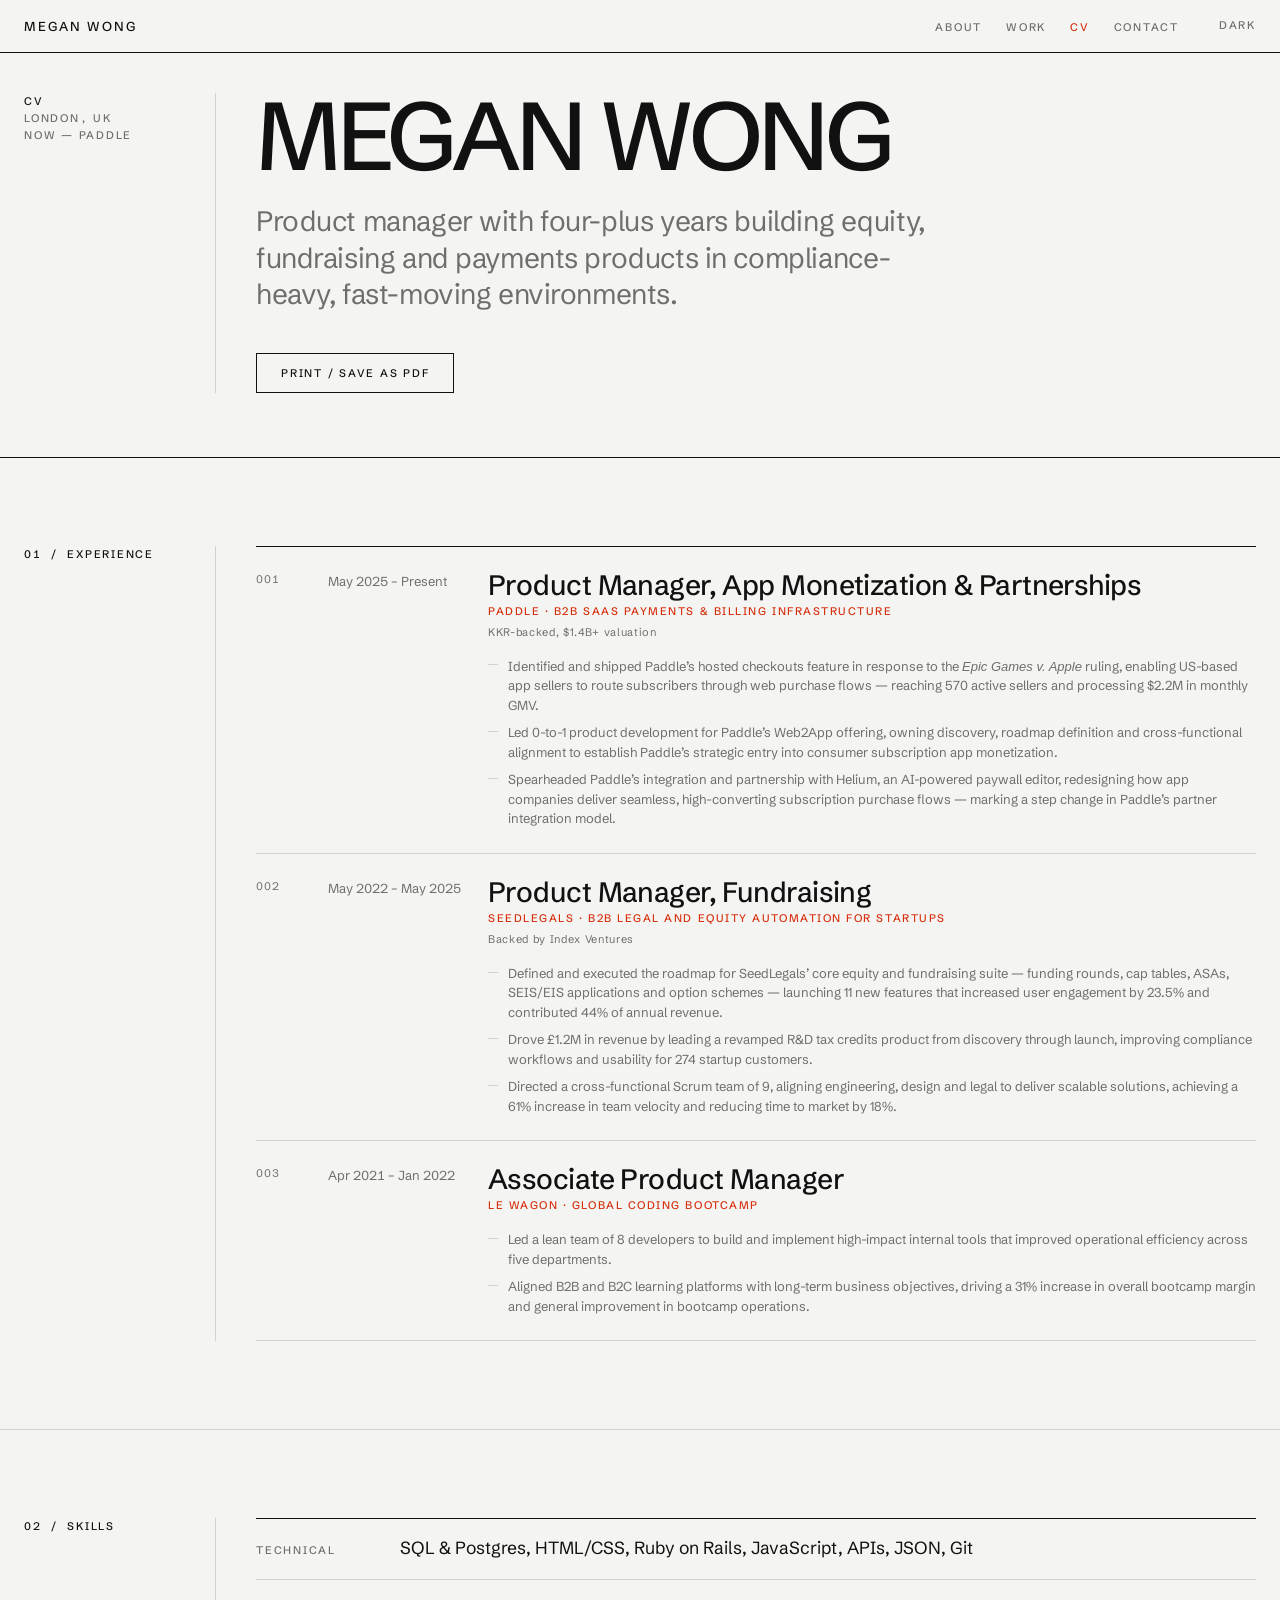
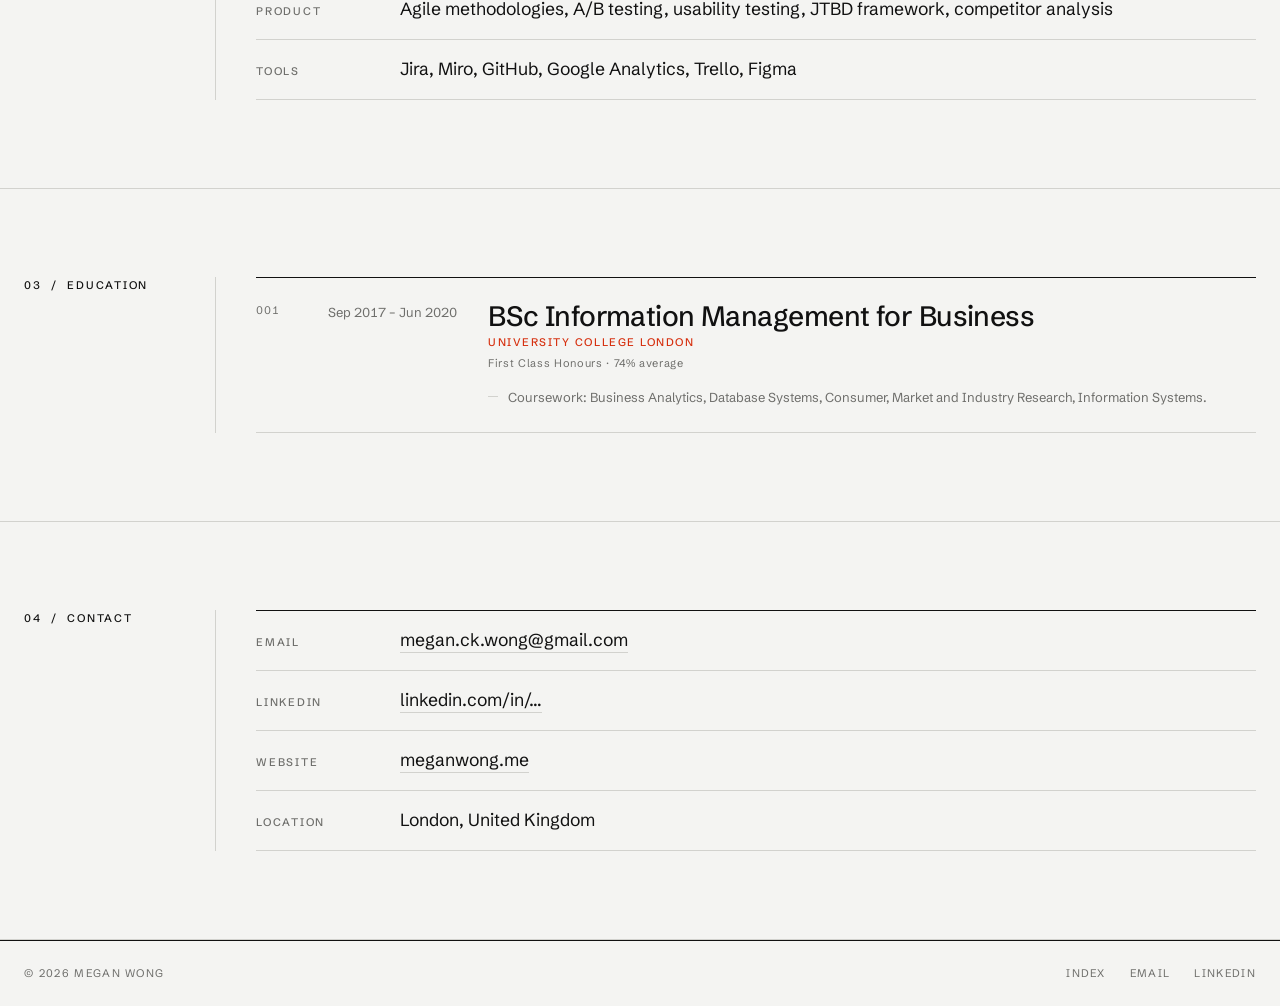
==== commit cffe25ef: "Populate both pages from the CV Replaces every placeholder with real content.  Home: - About rewritt" ====
--- a/cv/index.html
+++ b/cv/index.html
@@ -7,7 +7,7 @@
     <title>CV — Megan Wong</title>
     <meta
       name="description"
-      content="The professional experience of Megan Wong, product manager based in London, UK."
+      content="Curriculum vitae of Megan Wong, product manager in London. Paddle, SeedLegals, Le Wagon. BSc Information Management for Business, UCL."
     />
     <link rel="canonical" href="https://meganwong.me/cv/" />
 
@@ -16,7 +16,7 @@
     <meta property="og:title" content="CV — Megan Wong" />
     <meta
       property="og:description"
-      content="The professional experience of Megan Wong, product manager based in London, UK."
+      content="Product manager in London. Paddle, SeedLegals, Le Wagon. BSc Information Management for Business, UCL."
     />
     <meta property="og:url" content="https://meganwong.me/cv/" />
     <meta property="og:locale" content="en_GB" />
@@ -24,7 +24,7 @@
     <meta name="twitter:title" content="CV — Megan Wong" />
     <meta
       name="twitter:description"
-      content="The professional experience of Megan Wong, product manager based in London, UK."
+      content="Product manager in London. Paddle, SeedLegals, Le Wagon. BSc Information Management for Business, UCL."
     />
 
     <meta name="theme-color" content="#f4f4f2" media="(prefers-color-scheme: light)" />
@@ -96,7 +96,7 @@
           <div class="split__label">
             <span class="meta meta--ink">CV</span>
             <span class="meta">London, UK</span>
-            <span class="meta">4.5+ years</span>
+            <span class="meta">Now &mdash; Paddle</span>
           </div>
 
           <div class="split__body">
@@ -106,8 +106,8 @@
             </h1>
 
             <p class="page-head__sub">
-              Product manager. Discovery, delivery, and the stakeholder wrangling
-              in between.
+              Product manager with four-plus years building equity, fundraising and
+              payments products in compliance-heavy, fast-moving environments.
             </p>
 
             <div class="button-row no-print">
@@ -130,46 +130,97 @@
           </div>
 
           <div class="split__body">
-            <!-- TODO: replace with real roles.
-                 One <li class="role"> per position, newest first.
-                 Lead each bullet with the outcome, not the task. -->
             <ol class="roles">
               <li class="role">
                 <span class="role__num">001</span>
-                <span class="role__dates">2023 &ndash; Present</span>
+                <span class="role__dates">May 2025 &ndash; Present</span>
                 <div>
-                  <h2 class="role__title">Product Manager</h2>
-                  <span class="role__org">Company name &middot; London, UK</span>
+                  <h2 class="role__title">
+                    Product Manager, App Monetization &amp; Partnerships
+                  </h2>
+                  <span class="role__org">
+                    Paddle &middot; B2B SaaS payments &amp; billing infrastructure
+                  </span>
+                  <p class="role__note">
+                    KKR-backed, $1.4B+ valuation
+                  </p>
                   <ul class="role__points">
-                    <li>What you owned, and the scope of it.</li>
-                    <li>A decision you drove and the measurable result.</li>
-                    <li>Something that would not have happened without you.</li>
+                    <li>
+                      Identified and shipped Paddle&rsquo;s hosted checkouts feature
+                      in response to the <em>Epic Games v. Apple</em> ruling,
+                      enabling US-based app sellers to route subscribers through web
+                      purchase flows &mdash; reaching 570 active sellers and
+                      processing $2.2M in monthly GMV.
+                    </li>
+                    <li>
+                      Led 0-to-1 product development for Paddle&rsquo;s Web2App
+                      offering, owning discovery, roadmap definition and
+                      cross-functional alignment to establish Paddle&rsquo;s
+                      strategic entry into consumer subscription app monetization.
+                    </li>
+                    <li>
+                      Spearheaded Paddle&rsquo;s integration and partnership with
+                      Helium, an AI-powered paywall editor, redesigning how app
+                      companies deliver seamless, high-converting subscription
+                      purchase flows &mdash; marking a step change in
+                      Paddle&rsquo;s partner integration model.
+                    </li>
                   </ul>
                 </div>
               </li>
 
               <li class="role">
                 <span class="role__num">002</span>
-                <span class="role__dates">2021 &ndash; 2023</span>
+                <!-- TODO: confirm end date — see note below -->
+                <span class="role__dates">May 2022 &ndash; May 2025</span>
                 <div>
-                  <h2 class="role__title">Previous role</h2>
-                  <span class="role__org">Company name &middot; Location</span>
+                  <h2 class="role__title">Product Manager, Fundraising</h2>
+                  <span class="role__org">
+                    SeedLegals &middot; B2B legal and equity automation for startups
+                  </span>
+                  <p class="role__note">Backed by Index Ventures</p>
                   <ul class="role__points">
-                    <li>What you owned, and the scope of it.</li>
-                    <li>A decision you drove and the measurable result.</li>
+                    <li>
+                      Defined and executed the roadmap for SeedLegals&rsquo; core
+                      equity and fundraising suite &mdash; funding rounds, cap
+                      tables, ASAs, SEIS/EIS applications and option schemes &mdash;
+                      launching 11 new features that increased user engagement by
+                      23.5% and contributed 44% of annual revenue.
+                    </li>
+                    <li>
+                      Drove &pound;1.2M in revenue by leading a revamped R&amp;D tax
+                      credits product from discovery through launch, improving
+                      compliance workflows and usability for 274 startup customers.
+                    </li>
+                    <li>
+                      Directed a cross-functional Scrum team of 9, aligning
+                      engineering, design and legal to deliver scalable solutions,
+                      achieving a 61% increase in team velocity and reducing time to
+                      market by 18%.
+                    </li>
                   </ul>
                 </div>
               </li>
 
               <li class="role">
                 <span class="role__num">003</span>
-                <span class="role__dates">2020 &ndash; 2021</span>
+                <span class="role__dates">Apr 2021 &ndash; Jan 2022</span>
                 <div>
-                  <h2 class="role__title">Earlier role</h2>
-                  <span class="role__org">Company name &middot; Location</span>
+                  <h2 class="role__title">Associate Product Manager</h2>
+                  <span class="role__org">
+                    Le Wagon &middot; Global coding bootcamp
+                  </span>
                   <ul class="role__points">
-                    <li>What you owned, and the scope of it.</li>
-                    <li>A decision you drove and the measurable result.</li>
+                    <li>
+                      Led a lean team of 8 developers to build and implement
+                      high-impact internal tools that improved operational
+                      efficiency across five departments.
+                    </li>
+                    <li>
+                      Aligned B2B and B2C learning platforms with long-term business
+                      objectives, driving a 31% increase in overall bootcamp margin
+                      and general improvement in bootcamp operations.
+                    </li>
                   </ul>
                 </div>
               </li>
@@ -186,19 +237,28 @@
           </div>
 
           <div class="split__body">
-            <!-- TODO: replace with your actual skills -->
-            <ul class="tags">
-              <li>Product discovery</li>
-              <li>Roadmapping</li>
-              <li>User research</li>
-              <li>Data analysis</li>
-              <li>A/B testing</li>
-              <li>Stakeholder management</li>
-              <li>Agile delivery</li>
-              <li>Go-to-market</li>
-              <li>SQL</li>
-              <li>Figma</li>
-            </ul>
+            <dl class="table">
+              <div class="table__row">
+                <dt class="meta">Technical</dt>
+                <dd class="table__value">
+                  SQL &amp; Postgres, HTML/CSS, Ruby on Rails, JavaScript, APIs,
+                  JSON, Git
+                </dd>
+              </div>
+              <div class="table__row">
+                <dt class="meta">Product</dt>
+                <dd class="table__value">
+                  Agile methodologies, A/B testing, usability testing, JTBD
+                  framework, competitor analysis
+                </dd>
+              </div>
+              <div class="table__row">
+                <dt class="meta">Tools</dt>
+                <dd class="table__value">
+                  Jira, Miro, GitHub, Google Analytics, Trello, Figma
+                </dd>
+              </div>
+            </dl>
           </div>
         </div>
       </section>
@@ -211,16 +271,23 @@
           </div>
 
           <div class="split__body">
-            <!-- TODO: replace with real education -->
             <ol class="roles">
               <li class="role">
                 <span class="role__num">001</span>
-                <span class="role__dates">Year &ndash; Year</span>
+                <span class="role__dates">Sep 2017 &ndash; Jun 2020</span>
                 <div>
-                  <h2 class="role__title">Degree and subject</h2>
-                  <span class="role__org">Institution &middot; Location</span>
+                  <h2 class="role__title">
+                    BSc Information Management for Business
+                  </h2>
+                  <span class="role__org">
+                    University College London
+                  </span>
+                  <p class="role__note">First Class Honours &middot; 74% average</p>
                   <ul class="role__points">
-                    <li>Honours, focus, or anything worth a line.</li>
+                    <li>
+                      Coursework: Business Analytics, Database Systems, Consumer,
+                      Market and Industry Research, Information Systems.
+                    </li>
                   </ul>
                 </div>
               </li>
@@ -241,8 +308,8 @@
               <div class="table__row">
                 <dt class="meta">Email</dt>
                 <dd class="table__value">
-                  <a class="link" href="mailto:meganwong117@gmail.com">
-                    meganwong117@gmail.com
+                  <a class="link" href="mailto:megan.ck.wong@gmail.com">
+                    megan.ck.wong@gmail.com
                   </a>
                 </dd>
               </div>
@@ -277,7 +344,7 @@
 
         <ul class="site-footer__links">
           <li><a href="/">Index</a></li>
-          <li><a href="mailto:meganwong117@gmail.com">Email</a></li>
+          <li><a href="mailto:megan.ck.wong@gmail.com">Email</a></li>
           <!-- TODO: replace with your LinkedIn URL -->
           <li><a href="https://www.linkedin.com/in/" rel="me noopener">LinkedIn</a></li>
         </ul>
--- a/assets/css/style.css
+++ b/assets/css/style.css
@@ -417,12 +417,19 @@
   display: block;
 }
 
-.hero__display .is-accent {
+/* The name is the headline; the role is the designation beneath it. */
+
+.hero__role {
+  margin-top: var(--space-m);
+  font-size: var(--t-l);
+  font-weight: 500;
+  letter-spacing: 0.18em;
+  text-transform: uppercase;
   color: var(--accent);
 }
 
 .hero__lede {
-  margin-top: var(--space-m);
+  margin-top: var(--space-s);
   max-width: 34ch;
   font-size: var(--t-l);
   line-height: 1.25;
@@ -544,9 +551,13 @@
 }
 
 @media (min-width: 48em) {
-  .row__link,
   .row__inner {
-    grid-template-columns: 3.5rem minmax(0, 18rem) minmax(0, 1fr) 2rem;
+    grid-template-columns: 3.5rem minmax(0, 16rem) minmax(0, 1fr);
+  }
+
+  /* Linked rows reserve a trailing column for the arrow */
+  .row__link {
+    grid-template-columns: 3.5rem minmax(0, 16rem) minmax(0, 1fr) 2rem;
   }
 }
 
@@ -560,6 +571,16 @@
 .row__title {
   font-size: var(--t-l);
   letter-spacing: -0.02em;
+}
+
+.row__org {
+  display: block;
+  margin-top: var(--space-3xs);
+  font-size: var(--t-xs);
+  font-weight: 500;
+  letter-spacing: 0.14em;
+  text-transform: uppercase;
+  color: var(--accent);
 }
 
 .row__desc {
@@ -784,6 +805,14 @@
   color: var(--accent);
 }
 
+/* Company context — valuation, backers, one line of framing */
+.role__note {
+  margin: var(--space-3xs) 0 0;
+  font-size: var(--t-xs);
+  letter-spacing: 0.06em;
+  color: var(--muted);
+}
+
 .role__points {
   margin-top: var(--space-s);
   display: grid;
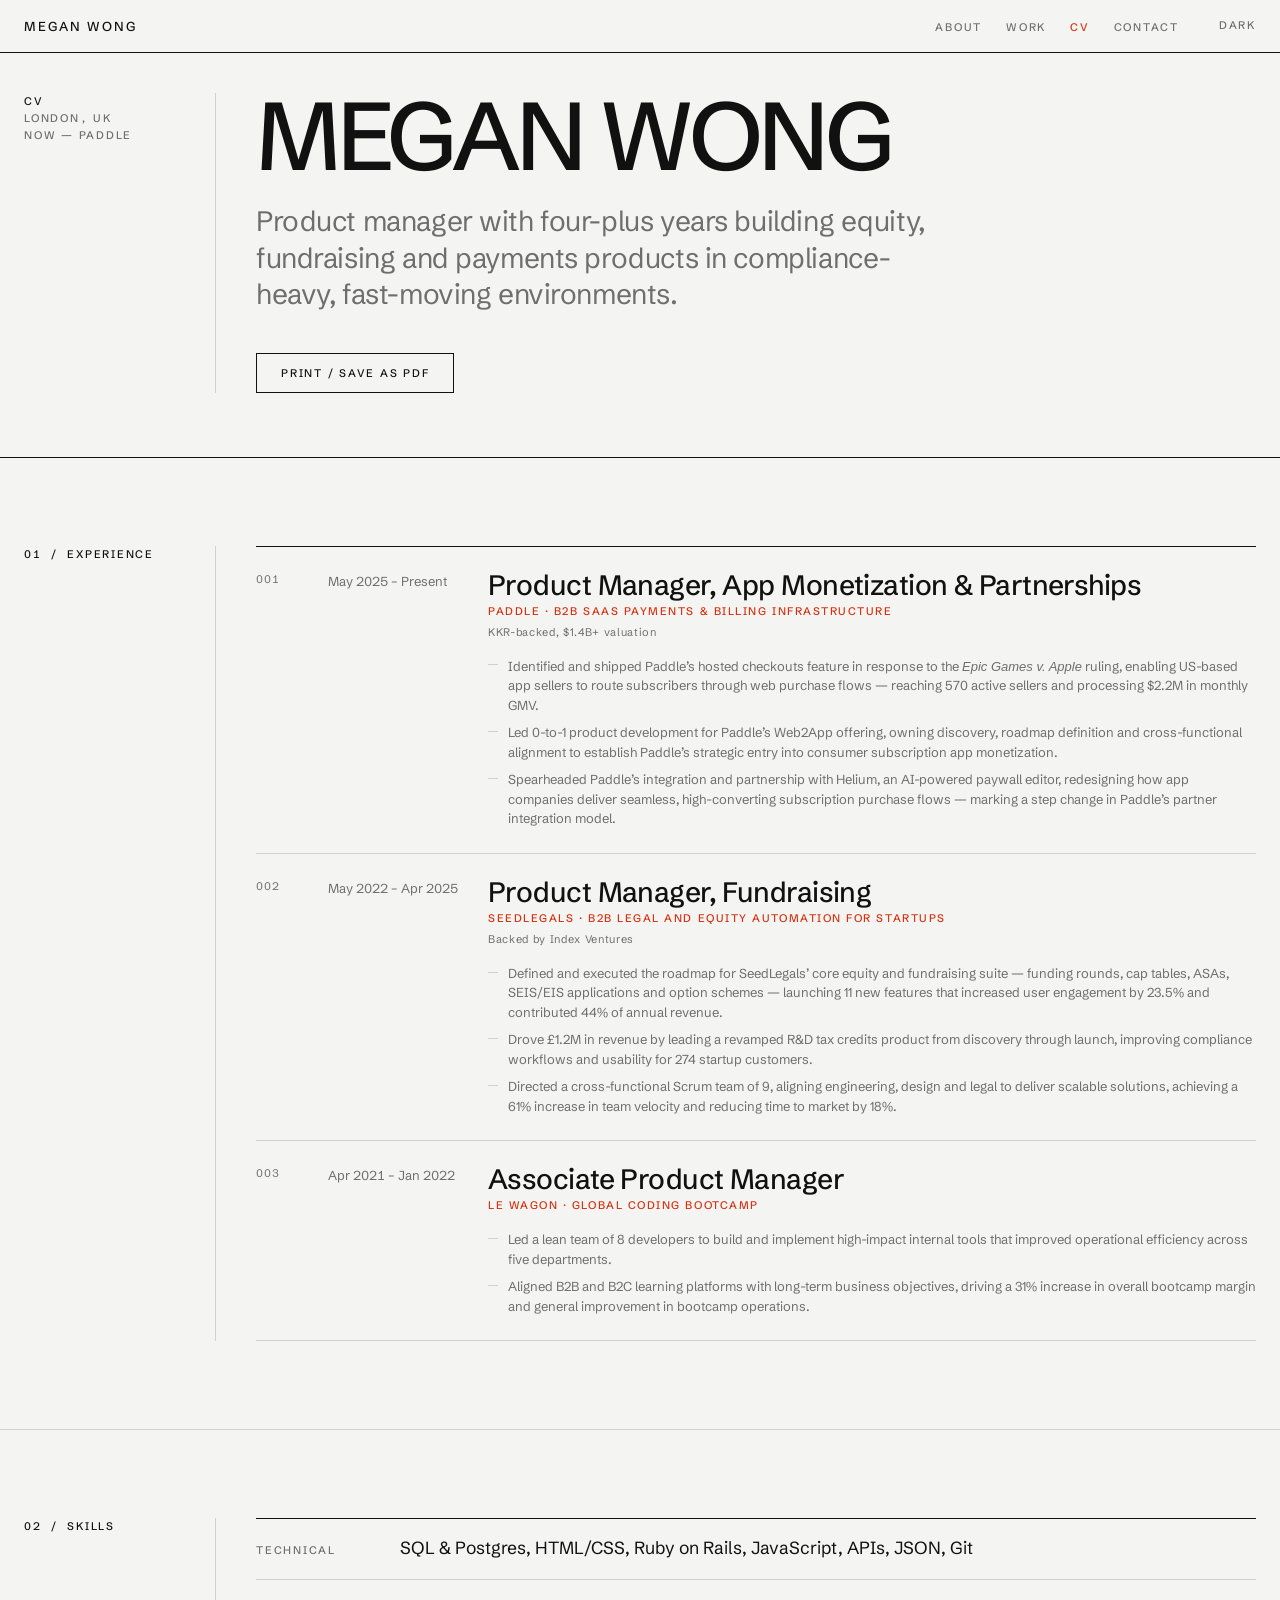
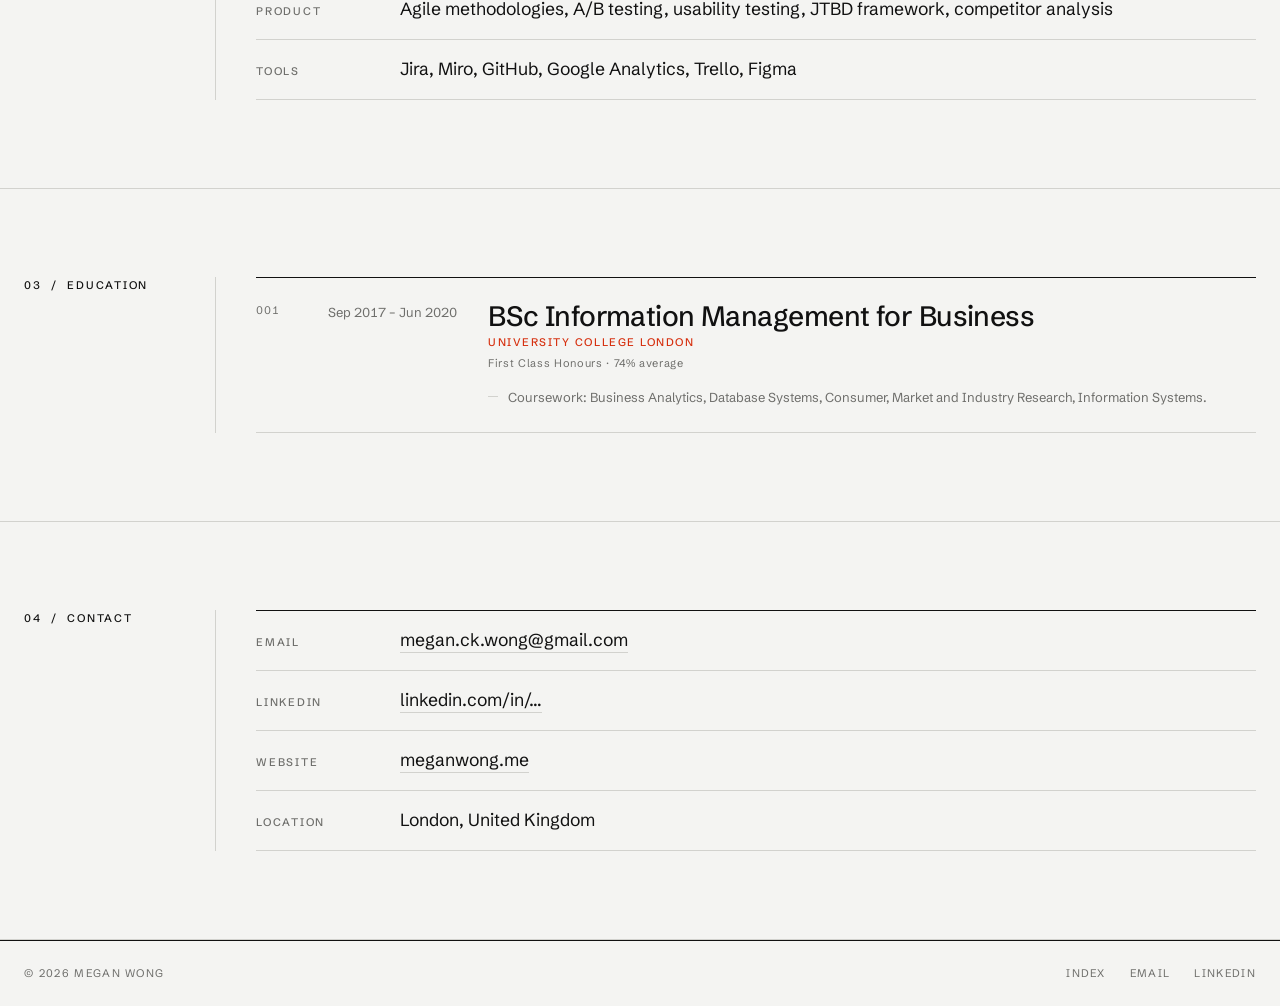
==== commit 8fdcb185: "Correct the SeedLegals end date to April 2025 Confirmed by Megan. Resolves the overlap where the CV " ====
--- a/cv/index.html
+++ b/cv/index.html
@@ -171,8 +171,7 @@
 
               <li class="role">
                 <span class="role__num">002</span>
-                <!-- TODO: confirm end date — see note below -->
-                <span class="role__dates">May 2022 &ndash; May 2025</span>
+                <span class="role__dates">May 2022 &ndash; Apr 2025</span>
                 <div>
                   <h2 class="role__title">Product Manager, Fundraising</h2>
                   <span class="role__org">
